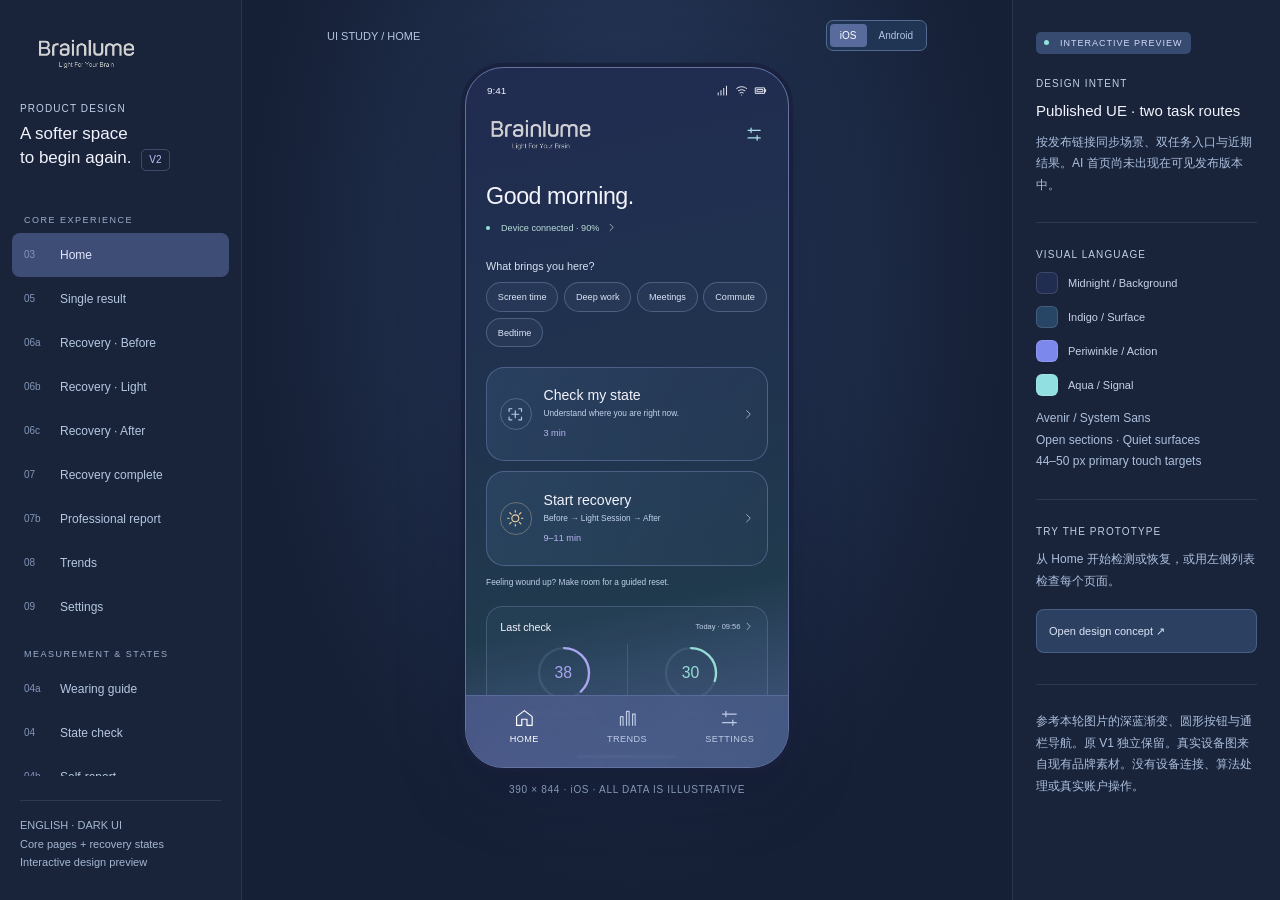
==== index.html @ 79386997 "Publish Brainlume Quiet Blue UI prototype" ====
<!doctype html>
<html lang="en"><head><meta charset="UTF-8"><meta name="viewport" content="width=device-width,initial-scale=1,viewport-fit=cover"><meta name="theme-color" content="#202c50"><title>Brainlume — UI Design V2 — Quiet Blue</title><link rel="stylesheet" href="style.css"><link rel="icon" href="data:,"><link rel="stylesheet" href="quiet-blue.css"><link rel="stylesheet" href="eeg.css"><link rel="stylesheet" href="extended.css"><link rel="stylesheet" href="ue-sync.css?v=20260918-product"></head><body><div id="app"></div><script src="app.js?v=20260918-product"></script><script src="quiet-blue.js"></script><script src="eeg.js"></script><script src="extended.js?v=20260918-product"></script><script src="ue-sync.js?v=20260918-product"></script></body></html>
---- style.css ----
@media(min-width:701px) and (max-height:950px){.stage .phone{zoom:.83}.stage{padding-top:20px!important}.stage .stage-top{margin-bottom:16px}.stage .design-caption{margin-top:16px}}
@media(min-width:701px) and (max-height:800px){.stage .phone{zoom:.70}.stage{padding-top:18px!important}.stage .stage-top{margin-bottom:15px}.stage .design-caption{margin-top:16px}}
:root{color-scheme:dark;--bg:#071015;--surface:#242c30;--surface2:#30383c;--line:#3d474b;--text:#f7f8f8;--muted:#abb6bb;--cyan:#1ec8e9;--green:#60e390;--amber:#ffbf58;--red:#ff857b;--radius:18px;--space:8px;font-family:Inter,'SF Pro Display',-apple-system,BlinkMacSystemFont,'Segoe UI',sans-serif;color:var(--text);background:#080d10;font-synthesis:none}*{box-sizing:border-box}body{margin:0}button,input,select{font:inherit}button{cursor:pointer;color:inherit}button:focus-visible,a:focus-visible,input:focus-visible,select:focus-visible,summary:focus-visible{outline:2px solid var(--cyan);outline-offset:4px}button{border:0}a{color:var(--cyan)}svg{width:22px;height:22px;flex-shrink:0;fill:none;stroke:currentColor;stroke-width:1.65;stroke-linecap:round;stroke-linejoin:round}h1,h2,h3,p{margin:0}h1{font-size:29px;line-height:1.12;letter-spacing:-1.15px;font-weight:650}h2{font-size:19px;letter-spacing:-.4px;font-weight:620}h3{font-size:15px;font-weight:600}p{line-height:1.5}small{font-size:11px;line-height:1.5}.muted{color:var(--muted)}.cyan{color:var(--cyan)}.amber{color:var(--amber)}.green{color:var(--green)}.red{color:var(--red)}.eyebrow{font-size:10px;letter-spacing:1.8px;font-weight:650;text-transform:uppercase;color:var(--muted)}.flex{display:flex;align-items:center;gap:10px}.between{justify-content:space-between}.column{display:flex;flex-direction:column;gap:16px}.grow{flex:1}.mt{margin-top:24px}.mb{margin-bottom:18px}.tiny{font-size:12px}.lead{font-size:14px;color:var(--muted);line-height:1.55;margin-top:10px}.text-center{text-align:center}.workspace{min-height:100vh;display:grid;grid-template-columns:242px minmax(470px,1fr) 268px}.rail{height:100vh;position:sticky;top:0;border-right:1px solid #202a30;padding:28px 20px;display:flex;flex-direction:column;gap:24px;background:#0c1216}.brand{height:35px;width:118px;object-fit:contain;filter:invert(1);mix-blend-mode:screen}.rail .eyebrow{margin-bottom:8px}.rail-title{font-size:17px;line-height:1.4}.version{display:inline-block;border:1px solid #37434a;padding:3px 7px;border-radius:5px;font-size:10px;margin-left:5px;color:var(--cyan)}.screen-list{overflow:auto;flex:1;margin:0 -8px;scrollbar-width:thin}.screen-list button{width:100%;padding:11px 12px;min-height:44px;text-align:left;border-radius:8px;background:transparent;display:flex;gap:12px;align-items:center;font-size:12px;color:#a6b2b9}.screen-list button span{font-size:10px;font-variant-numeric:tabular-nums;color:#65757e;width:24px}.screen-list button.active{background:#1b2c34;color:var(--cyan)}.screen-list button:hover{background:#202a30}.group-label{font-size:9px;text-transform:uppercase;letter-spacing:1.5px;color:#81919a;margin:20px 12px 8px}.rail-foot{font-size:11px;color:#87979f;line-height:1.7;border-top:1px solid #253139;padding-top:15px}.stage{padding:26px 32px 34px;display:flex;flex-direction:column;align-items:center;background:radial-gradient(ellipse at 50% 30%,#1b2c35 0,transparent 65%)}.stage-top{width:100%;max-width:600px;display:flex;justify-content:space-between;align-items:center;margin-bottom:22px;font-size:11px;color:#95a6af}.platform{display:flex;gap:2px;background:#10191f;border:1px solid #28383f;border-radius:7px;padding:3px}.platform button{background:transparent;color:#97a5ad;padding:6px 10px;border-radius:4px;font-size:10px}.platform button.active{background:#33454f;color:white}.phone{position:relative;width:390px;height:844px;border:1px solid #52616a;border-radius:46px;background:linear-gradient(164deg,#26383f 0%,#1a272e 22%,#101a1f 60%,#0a1217 100%);box-shadow:0 32px 90px #0009,0 0 0 5px #0e151a;overflow:hidden;display:flex;flex-direction:column}.phone.android{border-radius:30px}.status{height:46px;flex-shrink:0;padding:15px 25px 6px;display:flex;justify-content:space-between;align-items:center;font-size:12px;font-weight:650}.status svg{width:15px;height:15px}.status .flex{gap:6px}.topbar{height:52px;flex-shrink:0;display:flex;align-items:center;justify-content:space-between;padding:0 18px}.topbar .brand{width:110px;height:36px}.topbar .eyebrow{color:#eff4f6;letter-spacing:1.4px}.icon-btn{background:transparent;width:44px;min-height:44px;display:inline-flex;justify-content:center;align-items:center;border-radius:50%}.icon-btn:hover{background:#ffffff0a}.main{flex:1;overflow-y:auto;overflow-x:hidden;padding:8px 22px 32px;scrollbar-width:none}.main::-webkit-scrollbar{display:none}.main.has-nav{padding-bottom:115px}.safe-bottom{height:17px;flex-shrink:0}.safe-bottom:after{content:'';display:block;width:120px;height:4px;background:#e4eaed;border-radius:10px;margin:4px auto}.android .safe-bottom:after{width:75px;height:3px}.bottom-nav{position:absolute;left:16px;right:16px;bottom:22px;height:66px;display:flex;background:#1b272deb;border:1px solid #3a4a53;border-radius:32px;box-shadow:0 6px 28px #0008;backdrop-filter:blur(18px);z-index:4}.bottom-nav button{flex:1;background:none;display:flex;align-items:center;justify-content:center;flex-direction:column;gap:5px;color:#a8b5bc;font-size:10px}.bottom-nav button.active{color:var(--cyan)}.bottom-nav svg{width:21px;height:21px}.greeting{margin:9px 0 21px}.greeting .eyebrow{margin-bottom:9px}.device-strip{background:#33444d66;border:1px solid #50616b88;border-radius:14px;padding:11px 12px;display:flex;align-items:center;gap:10px;margin:20px 0}.device-strip>svg{color:#a9c2ce}.device-strip strong{font-size:12px;font-weight:550}.device-strip small{color:#b6c4cb;display:block;font-size:10px}.dot{display:inline-block;width:5px;height:5px;border-radius:50%;background:var(--green);margin-right:5px;vertical-align:middle}.device-strip .battery{font-size:11px;margin-left:auto;color:#bfd0d8}.device-strip .battery svg{width:17px}.section-heading{display:flex;align-items:center;justify-content:space-between;margin:25px 0 12px}.section-heading h2{font-size:15px;font-weight:600;letter-spacing:-.1px}.text-btn{background:none;color:var(--muted);font-size:11px;min-height:44px;padding:0 3px}.text-btn:hover{color:var(--cyan)}.context-chips{display:flex;gap:6px;overflow-x:auto;margin:0 -22px 18px;padding:0 22px 5px;scrollbar-width:none}.chip{background:#26373f;border:1px solid #40515a;color:#bccbd2;white-space:nowrap;padding:7px 12px;border-radius:20px;font-size:10px;min-height:36px}.chip.selected{border-color:#66c3d5;background:#174957;color:#d4f7ff}.tasks{display:grid;gap:12px}.task{border:1px solid #4b5a63;border-radius:18px;background:linear-gradient(115deg,#32444d,#25353d);padding:19px 17px;text-align:left;display:flex;gap:14px;align-items:center;min-height:113px;transition:transform .2s,border-color .2s}.task:hover{transform:translateY(-2px);border-color:#78becd}.task .task-icon{width:45px;height:45px;border:1px solid #2c849a;border-radius:50%;display:grid;place-items:center;color:#65d9ee;flex-shrink:0;background:#173c4766}.task.warm .task-icon{color:#f1c78d;border-color:#806445;background:#57443144}.task .task-icon svg{width:23px;height:23px}.task h3{font-size:16px;letter-spacing:-.35px;line-height:1.3}.task p{font-size:11px;color:#b9c9d1;margin-top:6px}.task .duration{display:inline-block;margin-top:8px;font-size:10px;color:#e2edf1;letter-spacing:.3px}.task>svg{width:16px;margin-left:auto;color:#a4bac4}.card{background:linear-gradient(125deg,#283840,#202d34);border:1px solid #41515b;border-radius:var(--radius);padding:18px}.recent-card{display:flex;align-items:center;gap:18px;text-align:left;width:100%;color:inherit}.recent-card .ring{width:82px;height:82px}.recent-card .ring .number{font-size:29px}.recent-card .ring small{font-size:9px}.recent-copy .eyebrow{font-size:9px;letter-spacing:1px}.recent-copy strong{font-size:16px;display:block;margin:6px 0}.recent-copy p{font-size:11px;line-height:1.5;color:#afc1cb}.ring{position:relative;display:grid;place-items:center;width:210px;height:210px;flex-shrink:0}.ring svg{width:100%;height:100%;position:absolute;inset:0;stroke:none;transform:rotate(-90deg)}.ring circle{fill:none;stroke-width:6;stroke-linecap:round}.ring .ring-track{stroke:#3d505b}.ring .ring-fill{stroke:var(--cyan);stroke-dasharray:var(--arc) 283}.ring .number{font-size:68px;letter-spacing:-3px;font-weight:560;line-height:1.05}.ring small{display:block;text-align:center;color:#b5c6cf;font-size:13px;letter-spacing:0;margin-top:3px}.score-hero{display:flex;flex-direction:column;align-items:center;padding:20px 0 17px}.score-hero .eyebrow{margin-top:15px;font-size:10px}.score-hero .ring{width:193px;height:193px}.result-title{margin-top:12px}.result-title h1{font-size:27px}.pill{font-size:10px;padding:5px 9px;border-radius:20px;border:1px solid #6b6250;color:var(--amber);background:#64522b22;white-space:nowrap}.pill.good{color:var(--green);border-color:#456c60;background:#234c3633}.pill.neutral{color:#c4d4dc;border-color:#52636d;background:#40536122}.relax-row{padding:14px 16px;font-size:12px}.action-card{border-left:2px solid var(--cyan);padding:13px 15px;background:#1c39434d;border-radius:0 10px 10px 0;margin-top:15px}.action-card p{font-size:12px;color:#bcccd5;margin-top:5px}.metric-row{padding:14px 0;border-bottom:1px solid #46545e99}.metric-row:last-child{border-bottom:0;padding-bottom:0}.metric-row:first-child{padding-top:0}.metric-row strong{font-size:12px;font-weight:500}.metric-row small{font-size:10px;color:#a3b7c2}.metric-row .value{font-size:19px}.bar{height:4px;border-radius:5px;background:#42555f;margin:10px 0 4px;overflow:hidden}.bar>i{height:100%;display:block;background:#77c9da;border-radius:5px}.primary,.secondary,.danger{width:100%;min-height:50px;border-radius:13px;padding:13px 15px;font-size:13px;font-weight:650;display:flex;align-items:center;justify-content:center;gap:10px}.primary{background:var(--cyan);color:#031b23}.primary:hover{background:#63dcf1}.secondary{background:#26363e;border:1px solid #657680;color:#edf3f6}.danger{background:#ff857b;color:#30100c}.bottom-action{margin-top:22px;display:flex;flex-direction:column;gap:10px}.footnote{font-size:10px;color:#95aab5;line-height:1.65}.footer-note{text-align:center;font-size:10px;letter-spacing:.2px;color:#91a8b4;margin-top:16px}.disclosure{border-bottom:1px solid #384952;padding:15px 0;font-size:12px;color:#b0c2cc}.disclosure summary{min-height:24px;cursor:pointer;color:#dce8ee;font-size:12px}.disclosure p{margin-top:12px;font-size:11px;line-height:1.7}.steps{display:flex;margin:13px 0 8px;position:relative;justify-content:space-between}.steps:before{content:'';position:absolute;top:14px;left:42px;right:42px;height:1px;background:#52616b}.step{position:relative;display:flex;flex-direction:column;align-items:center;gap:8px;width:33%;color:#8fa5b1;font-size:10px}.step b{font-size:10px;border-radius:50%;border:1px solid #526975;background:#17272f;width:29px;height:29px;display:grid;place-items:center;font-weight:500}.step.active{color:var(--cyan)}.step.active b{background:var(--cyan);border-color:var(--cyan);color:#031b23}.step.done b{background:#506a76;color:white}.light .step.active{color:var(--amber)}.light .step.active b{background:var(--amber);border-color:var(--amber)}.session{display:flex;flex-direction:column;min-height:100%;text-align:center}.session h1{font-size:24px;letter-spacing:-.7px}.session .lead{max-width:285px;margin:10px auto 0;font-size:12px}.orb-wrap{height:257px;display:grid;place-items:center;margin:8px -10px 0;position:relative;flex-shrink:0}.orb{width:102px;height:102px;border-radius:50%;position:relative;background:radial-gradient(circle at 40% 35%,#b5e8ee88,#5d9fba22 65%,#b5f8ff44);border:1px solid #8bd4e8;box-shadow:0 0 60px #47c1e933,inset 0 0 35px #9eeeff33;animation:breathe 7s ease-in-out infinite}.orb:before,.orb:after{content:'';position:absolute;inset:-29px;border:1px solid #61b3d34d;border-radius:50%;box-shadow:0 0 0 28px #55b9d808,0 0 0 29px #66b8d420}.orb:after{inset:-86px;border-color:#72b6d019;box-shadow:none}.light .orb{background:radial-gradient(circle at 38% 33%,#f8d4a56b,#97612744 70%,#ffbd6533);border-color:#e9bb71;box-shadow:0 0 70px #d49a4733,inset 0 0 35px #ffce822b}.light .orb:before{border-color:#e7b56d55;box-shadow:0 0 0 28px #dba64c08,0 0 0 29px #c7a36829}.light .orb:after{border-color:#c7a36819}.paused .orb{animation-play-state:paused;opacity:.4}.timer{font-size:48px;font-weight:500;letter-spacing:-2px;line-height:1.1;font-variant-numeric:tabular-nums}.timer-label{font-size:10px;color:#b1c5d0;margin-top:7px;letter-spacing:.4px}.session-message{font-size:11px;color:#bed1db;margin-top:19px;min-height:35px}.signal{font-size:10px;color:#abc3cf;display:flex;justify-content:center;gap:6px;align-items:center;margin-top:20px}.signal svg{width:14px;height:14px}.session-actions{margin-top:auto;padding-top:22px;display:flex;flex-direction:column;gap:3px}.session-actions .text-btn{font-size:11px}.banner{font-size:11px;text-align:left;padding:12px 14px;border:1px solid #546d78;border-radius:12px;background:#304f5c55;margin:16px 0;line-height:1.6}.banner.warning{border-color:#916b43;color:#f2c890;background:#6c471c33}.session .banner{margin:12px 0 0}.session .banner+.orb-wrap{height:212px}.segmented{display:flex;border:1px solid #475b67;background:#17272f;padding:4px;border-radius:12px;margin:22px 0}.segmented button{flex:1;background:none;color:#acbec9;border-radius:8px;font-size:11px;min-height:38px}.segmented button.active{background:#405661;color:white;box-shadow:0 2px 4px #0002}.chart{width:100%;height:auto;stroke:none;margin-top:17px}.chart text{font-size:9px;fill:#aebec8;font-family:inherit;stroke:none}.chart .grid{stroke:#43555f;stroke-width:1;stroke-dasharray:3 4}.chart .line{fill:none;stroke:var(--cyan);stroke-width:2}.chart circle{fill:var(--cyan);stroke:#173b4a;stroke-width:2}.history-row{width:100%;padding:15px 0;display:flex;align-items:center;gap:10px;background:none;border-bottom:1px solid #3c4d57;text-align:left}.history-row:last-child{border:0;padding-bottom:0}.history-row svg{width:16px;color:#a1b5c0}.history-row .history-icon{background:#354d58;width:34px;height:34px;border-radius:10px;display:grid;place-items:center;color:#aed2df}.history-row strong{display:block;font-size:12px}.history-row small{font-size:10px;color:#95acb9;display:block;margin-top:4px}.history-row .pill{font-size:9px}.stat-pair{display:flex;justify-content:space-between;margin-top:17px;padding-top:14px;border-top:1px solid #3c515c}.stat-pair strong{font-size:21px;font-weight:550;display:block}.stat-pair small{font-size:9px;color:#a8bcc7}.product-photo{width:100%;height:176px;object-fit:cover;border-radius:15px;filter:brightness(.83);margin:18px 0}.settings-row{width:100%;background:none;display:flex;align-items:center;gap:12px;text-align:left;padding:16px 0;border-bottom:1px solid #435560}.settings-row:last-child{border:0}.settings-row svg{width:18px;color:#a7c4d2}.settings-row strong{font-size:12px;font-weight:500;display:block}.settings-row small{color:#a0b6c3;font-size:10px;display:block;margin-top:4px}.settings-row>svg:last-child{margin-left:auto;width:15px}.checklist{display:flex;flex-direction:column;gap:18px;margin:24px 0}.check-item{display:flex;align-items:flex-start;gap:12px;font-size:12px;line-height:1.55}.check-item b{flex-shrink:0;border-radius:50%;border:1px solid #52717f;color:#9fe0ee;font-size:10px;font-weight:500;width:25px;height:25px;display:grid;place-items:center}.choice{width:100%;padding:18px;background:#293b45;border:1px solid #50636f;border-radius:14px;display:flex;align-items:center;text-align:left;gap:13px;min-height:62px}.choice svg{color:#c3d7e1}.choice.selected{border-color:var(--cyan);background:#164454}.choice span{font-size:13px}.choice small{display:block;margin-top:5px;color:#a5bdca}.compare{display:grid;grid-template-columns:1fr 1fr;gap:12px;margin:20px 0}.compare .card{text-align:center;padding:17px 8px}.compare strong{font-size:40px;font-weight:500;display:block;margin:6px 0;letter-spacing:-1px}.compare small{color:#b1c6d0;font-size:10px}.compare .after{border-color:#46818f}.legend{display:flex;gap:15px;font-size:10px;color:#a7bcc7;margin-bottom:15px}.legend i{display:inline-block;width:7px;height:7px;background:#778b96;border-radius:2px;margin-right:6px}.legend i.after{background:var(--cyan)}.compare-metric{margin:17px 0}.compare-metric .flex{font-size:11px;justify-content:space-between}.paired-bars{display:grid;grid-template-columns:1fr 26px;align-items:center;gap:4px 7px;margin-top:7px;font-size:10px;color:#b5c7d1}.paired-bars i{display:block;height:4px;background:#7b8e99;border-radius:3px}.paired-bars i.after{background:var(--cyan)}.direction{font-size:9px;color:#99adba;margin-top:5px}.table{width:100%;border-collapse:collapse;font-size:11px;margin-top:16px}.table td,.table th{padding:11px 5px;border-bottom:1px solid #41535e;text-align:right}.table td:first-child,.table th:first-child{text-align:left}.table th{font-size:9px;color:#adc1ce;font-weight:500}.table td:last-child{color:#86d6e5}.report-label{margin-top:26px}.field{display:block;font-size:12px;margin:21px 0}.field input,.field select{margin-top:9px;width:100%;height:50px;border-radius:12px;border:1px solid #586d79;background:#243943;color:#f5f9fb;padding:0 14px}.field input::placeholder{color:#9db1be}.toggle-row{display:flex;align-items:center;gap:15px;padding:18px 0;border-bottom:1px solid #3f535f}.toggle-row strong{font-size:12px}.toggle-row p{font-size:11px;color:#a5bdcb;margin-top:6px}.switch{width:43px;height:26px;flex-shrink:0;border-radius:20px;background:#546976;padding:3px;border:0}.switch:after{content:'';display:block;width:20px;height:20px;background:#e5f1f6;border-radius:50%;transition:transform .2s}.switch[aria-checked=true]{background:#188399}.switch[aria-checked=true]:after{transform:translateX(17px)}.switch:disabled{opacity:.6;cursor:default}.swatches{display:flex;gap:8px;margin:12px 0}.swatch{border:2px solid transparent;background:var(--skin);width:46px;height:46px;border-radius:50%;color:#141414}.swatch.selected{border-color:#51def6;outline:2px solid #153644;outline-offset:2px}.welcome-art{margin:0 -22px 26px;height:310px;position:relative;overflow:hidden}.welcome-art img{height:100%;width:100%;object-fit:cover;filter:brightness(.75)}.welcome-art:after{content:'';position:absolute;inset:0;background:linear-gradient(transparent 55%,#17272f)}.welcome h1{font-size:35px}.large-icon{width:66px;height:66px;border-radius:20px;background:#30505d;display:grid;place-items:center;margin:22px 0;color:#93dfec}.large-icon svg{width:30px;height:30px}.inspector{height:100vh;position:sticky;top:0;border-left:1px solid #253037;padding:31px 23px;background:#0c1318;overflow:auto}.inspector h2{font-size:15px;margin:13px 0}.inspector p{font-size:12px;line-height:1.8;color:#9cafba;margin:12px 0}.inspector .rule{border-top:1px solid #293a44;margin:26px 0}.inspector .token{display:flex;gap:10px;align-items:center;margin:12px 0;font-size:11px;color:#b1c2cd}.token i{width:22px;height:22px;border-radius:6px;border:1px solid #ffffff22}.inspector .tiny-btn{background:#20323c;border:1px solid #405662;width:100%;padding:11px 12px;text-align:left;margin:5px 0;border-radius:8px;font-size:11px;min-height:44px}.inspector .tiny-btn:hover{border-color:#79bfce}.review-badge{display:inline-flex;align-items:center;gap:6px;font-size:9px;letter-spacing:1px;padding:6px 8px;border-radius:5px;background:#1a3540;color:#a7dde9}.modal-scrim{position:absolute;inset:0;background:#03090dc9;backdrop-filter:blur(7px);z-index:20;display:flex;align-items:flex-end}.sheet{width:100%;background:#263943;border:1px solid #607783;border-radius:26px 26px 0 0;padding:24px 22px 30px;max-height:85%;overflow:auto;box-shadow:0 -20px 60px #0005}.sheet:before{content:'';display:block;margin:-11px auto 22px;width:36px;height:4px;border-radius:3px;background:#66818e}.sheet h2{font-size:23px;line-height:1.2}.sheet .lead{font-size:12px}.sheet .primary,.sheet .secondary,.sheet .danger{margin-top:11px}.toast{position:absolute;bottom:104px;left:20px;right:20px;background:#d2f4fd;color:#0e3542;font-size:12px;padding:15px;border-radius:12px;text-align:center;z-index:30;box-shadow:0 8px 25px #0006}.empty{padding:48px 16px;text-align:center}.empty svg{width:38px;height:38px;color:#86bfce;margin-bottom:15px}.empty p{font-size:12px;color:#a9c1ce;margin-top:10px}.mobile-review{display:none}.design-caption{font-size:10px;color:#7f939e;margin-top:20px;letter-spacing:.7px}.hidden{display:none!important}@keyframes breathe{0%,100%{transform:scale(.94);opacity:.8}50%{transform:scale(1.08);opacity:1}}@media(prefers-reduced-motion:reduce){*,*:before,*:after{animation:none!important;transition:none!important}}@media(max-width:1150px){.workspace{grid-template-columns:205px 1fr}.inspector{display:none}.rail{padding:24px 16px}.stage{padding:25px}.mobile-review{display:block;margin-top:20px;max-width:390px;width:100%;font-size:11px}.mobile-review summary{cursor:pointer;color:#9ec2d3;min-height:44px}.mobile-review button{min-height:44px;padding:8px 12px;margin:4px;border-radius:8px;background:#263c49;font-size:11px}.mobile-review select{width:100%;height:44px;background:#233b48;color:white;border:1px solid #526978;border-radius:8px;padding:0 10px}}@media(max-width:700px){.workspace{display:block}.rail,.inspector{display:none}.stage{padding:0;display:block;background:none}.stage-top,.design-caption{display:none}.phone{width:100%;height:100dvh;min-height:600px;border:0;border-radius:0!important;box-shadow:none}.status{padding-top:max(13px,env(safe-area-inset-top));height:calc(44px + env(safe-area-inset-top))}.safe-bottom{height:max(17px,env(safe-area-inset-bottom))}.bottom-nav{bottom:max(22px,env(safe-area-inset-bottom))}.mobile-review{max-width:none;margin:0;padding:14px 22px;background:#0b1720}.main{padding-left:22px;padding-right:22px}.modal-scrim{position:fixed}.sheet{padding-bottom:max(30px,env(safe-area-inset-bottom))}}@media(max-width:360px){h1{font-size:26px}.main{padding-left:18px;padding-right:18px}.task{padding:15px 13px;gap:10px}.task h3{font-size:15px}.task .task-icon{width:38px;height:38px}.context-chips{margin-left:-18px;margin-right:-18px;padding-left:18px;padding-right:18px}.orb-wrap{height:222px}.session .banner+.orb-wrap{height:180px}.timer{font-size:42px}.paired-bars{font-size:9px}}@media print{body{background:white;color:black}.rail,.inspector,.stage-top,.bottom-nav,.mobile-review,.design-caption,.status,.safe-bottom,.topbar,.bottom-action{display:none!important}.workspace,.stage{display:block;padding:0}.phone{width:100%;height:auto;border:0;box-shadow:none;background:white;color:black;overflow:visible}.main{overflow:visible;padding:20px!important}.card{background:#f4f6f8;border-color:#ddd;break-inside:avoid;color:black}.muted,.lead,.footnote,.eyebrow,.table th,.direction{color:#555}.table td:last-child{color:#15657b}}
body.embedded .rail,body.embedded .inspector,body.embedded .stage-top,body.embedded .design-caption,body.embedded .mobile-review{display:none!important}body.embedded .workspace{display:block}body.embedded .stage{padding:0!important}body.embedded .phone{zoom:1!important;width:100%;height:100dvh;border:0;border-radius:0;box-shadow:none}body.embedded{overflow:hidden}
---- quiet-blue.css ----
/* Quiet Blue / V2. Core layout and accessible interactions are inherited. */
:root{--bg:#202c50;--surface:#274565;--surface2:#354e77;--line:#52639b;--text:#f2f3fc;--muted:#c0d0e7;--cyan:#98cbed;--green:#92ded7;--amber:#efcf8d;--red:#f5a9a9;--radius:12px;font-family:Avenir,'Avenir Next','Trebuchet MS',-apple-system,BlinkMacSystemFont,'Segoe UI',sans-serif;background:#151f35;font-synthesis:none}
body{background:#151f35}h1{font-weight:500;letter-spacing:-.55px;font-size:27px}h2{font-weight:500;letter-spacing:0}h3{font-weight:500}.eyebrow{font-weight:500;letter-spacing:1.1px}.phone{background:linear-gradient(168deg,#202b50 0%,#20334e 49%,#203a4d 75%,#495c87 100%);border-color:#6572a2;box-shadow:0 25px 80px #0b102655,0 0 0 5px #1b2440}.status{height:46px;font-weight:500}.status .flex{gap:7px}.status svg{width:16px;height:16px}.topbar{height:68px;padding:0 19px}.topbar .brand{width:157px;height:64px;margin-left:-7px;opacity:.97}.topbar .eyebrow{font-size:12px;letter-spacing:.3px;text-transform:none;max-width:252px;text-align:center;font-weight:500}.topbar .icon-btn{color:#a7e1e8}.main{padding:4px 24px 28px}.main.has-nav{padding-bottom:100px}.safe-bottom{background:#485b88;height:18px}.safe-bottom:after{background:#dae1f2;opacity:.8}.phone:has(.blue-session) .safe-bottom,.phone:has(.result-title) .safe-bottom{background:transparent}
.bottom-nav{left:0;right:0;bottom:0;height:86px;padding:9px 8px 22px;border:0;border-top:1px solid #7884bc66;border-radius:0;background:linear-gradient(110deg,#4e5b8dce,#455a84de);box-shadow:none;backdrop-filter:blur(18px)}.bottom-nav button{color:#becce5;gap:7px;font-size:11px;letter-spacing:.5px;text-transform:uppercase;font-weight:400}.bottom-nav svg{width:25px;height:25px;stroke-width:1.35}.bottom-nav button.active{color:#fff}.bottom-nav button.active svg{filter:drop-shadow(0 0 4px #c8ddff22)}
.primary{background:linear-gradient(105deg,#665fe0,#6f9bdc);border:1px solid #9aaff344;border-radius:30px;color:#fff;font-size:14px;font-weight:500;min-height:49px;box-shadow:none}.primary:hover{background:linear-gradient(105deg,#7772ed,#81afe9)}.secondary{background:linear-gradient(115deg,#334b7022,#45618b22);border-color:#8296cf;border-radius:30px;min-height:49px;font-size:13px;font-weight:500}.danger{border-radius:30px;font-weight:500}.text-btn{font-size:12px;color:#c0d1ec}.icon-btn:hover{background:#7e99cc18}.card{background:transparent;border:0;border-radius:0;padding:18px 0;border-top:1px solid #6278ac88;box-shadow:none}.banner{background:#556e9a1c;border:1px solid #7088b96b;border-radius:12px;color:#d5dff1;font-size:12px}.banner.warning{color:#f6d8a4;background:#75614422;border-color:#bc9c6377}.pill{color:#efd397;border-color:#a58e6788;background:transparent;font-size:11px}.pill.good{color:#9ee4da;border-color:#6ea9a588;background:transparent}.pill.neutral{color:#d2ddf2;background:transparent;border-color:#7c91b088}.action-card{background:transparent;border-left:0;border-top:1px solid #637db688;border-radius:0;padding:18px 0}.action-card p{color:#c0d0e7}.section-heading h2{font-size:16px;font-weight:500}.footnote{font-size:11px;color:#bfd0e7;line-height:1.6}.lead{font-size:14px;color:#c0cfe7;line-height:1.6}.dot{background:#92e3da;width:5px;height:5px}.cyan{color:#a7d5f2}.green{color:#a3e5dd}.amber{color:#efd293}
.home-intro{text-align:center;margin:23px 0 0}.home-intro h1{font-size:18px;letter-spacing:0;color:#d9def5;font-weight:400}.home-intro p{font-size:11px;color:#b7cbe2;margin-top:8px}.round-tasks{display:grid;grid-template-columns:1fr 1fr;gap:16px;margin:35px 0 0}.round-task{text-align:center;min-width:0}.circle-action{width:100%;aspect-ratio:1;border-radius:50%;background:radial-gradient(ellipse at 30% 25%,#30537e 0%,#274872 52%,#274b71 100%);border:1px solid #28729980;box-shadow:inset 0 2px 7px #267fc344,inset -2px -2px 10px #344c8433,0 6px 16px #102b4b18;display:grid;place-items:center;color:#f5f4fc;padding:15px;transition:transform .2s,border-color .2s,box-shadow .2s}.circle-action span{font-size:23px;font-weight:500;line-height:1.3;letter-spacing:.1px}.recovery-circle{background:radial-gradient(ellipse at 30% 25%,#335586 0%,#2b4978 53%,#2b4a78 100%);border-color:#3e73a788}.circle-action:hover{transform:translateY(-3px);border-color:#87c8e5;box-shadow:inset 0 2px 7px #6cabd355,0 9px 22px #18234433}.circle-action:active{transform:scale(.98)}.round-task>strong{display:block;font-size:14px;font-weight:500;margin-top:13px}.round-task p{font-size:12px;color:#d0dbed;margin-top:3px}.guide-link{display:flex;align-items:center;justify-content:center;gap:17px;background:none;width:100%;min-height:52px;margin:22px 0 14px;font-size:14px;color:#e4e9f7}.guide-link>span{text-decoration:underline;text-underline-offset:5px}.guide-link>svg:first-child{color:#a0a1ee;width:20px}.guide-link>svg:last-child{color:#91c7e6;width:17px}.recent-open{border-top:1px solid #677aad8c;border-bottom:1px solid #677aad8c;padding:17px 0 20px}.recent-open .section-heading{margin:0 0 13px}.recent-open .section-heading .tiny{font-size:10px}.open-result{background:none;width:100%;padding:0;display:grid;grid-template-columns:1fr 1fr 10px;text-align:left;align-items:center;color:inherit;gap:15px;min-height:67px}.open-result>span:first-child{border-right:1px solid #768cc17d}.open-result small{font-size:12px;color:#bdcee9}.open-result strong{display:block;font-size:36px;line-height:1.2;color:#b8b7f4;font-weight:400;margin-top:6px;letter-spacing:0}.open-result em{font-size:12px;font-style:normal;color:#becce6}.open-result .state-word{font-size:25px;color:#efd397;font-weight:500}.open-result>svg{width:13px;color:#84b6d5}.scenario-section .section-heading{margin:19px 0 10px}.scenario-section .section-heading h2{font-size:14px}.scenario-section .tiny{font-size:10px}.context-chips{margin:0 -24px;padding:0 24px 8px;gap:7px}.chip{background:#6277991c;border:1px solid #869abe66;color:#dbe5f5;font-size:11px;padding:7px 13px;min-height:38px;border-radius:22px}.chip.selected{background:#7778bd77;color:#fff;border-color:#adadef}.device-strip{background:transparent;border-color:#7891b36b}
.result-title{margin-top:18px}.result-title h1{font-size:21px;letter-spacing:0;font-weight:500}.score-hero{padding:17px 0 0}.score-hero .blue-ring{width:206px;height:206px}.blue-ring circle{stroke-width:6.6}.blue-ring .ring-track{stroke:#356892}.blue-ring .blue-fill{stroke-linecap:round}.blue-ring .number{color:#c1baf7;font-size:53px;font-weight:400;letter-spacing:-1px}.blue-ring small{color:#c4d7ee;font-size:15px;margin-top:0}.ring-label{display:block;font-size:12px;color:#c0def0;margin-top:8px}.score-context{text-align:center;font-size:11px;color:#b5c9e2;margin-top:10px}.relax-inline{text-align:center;font-size:13px;margin-top:19px;color:#e4eaf5}.relax-inline span{padding:0 7px;color:#9ab3d1}.relax-inline strong{font-size:15px;color:#efd397;font-weight:500}.recommendation h2{font-size:21px;margin-top:17px}.recommendation .lead{font-size:12px;line-height:1.5;margin-top:8px}.result-action{margin-top:17px;gap:7px}.result-action .primary{font-size:14px}.result-action .footnote{font-size:10px}.open-metrics{margin-top:20px;border-top:1px solid #6e81b399}.metric-row{padding:20px 0 17px!important;border-bottom:1px solid #667dab77}.metric-row h3{font-size:14px}.metric-row .value{font-size:15px;color:#a7d5ed}.scale-bar{margin-top:13px;position:relative;height:8px;border-bottom:1px dotted #9db3d288;border-left:1px dotted #9db3d288;border-right:1px dotted #9db3d288}.scale-bar i{display:block;height:7px;background:linear-gradient(90deg,#77b8df,#7d8beb);border-radius:0 8px 8px 0}.scale-labels{display:flex;justify-content:space-between;color:#b7c8e0;font-size:10px;margin-top:4px}.direction{color:#c0cee1;font-size:10px;line-height:1.5;margin-top:7px}.disclosure{border-color:#6c7cac77;font-size:13px}.disclosure summary{color:#dfe9f6;font-size:13px}.disclosure p{color:#bdcde4;font-size:12px}.bar{background:#405d7b;border-radius:0;height:7px}.bar>i{background:linear-gradient(90deg,#469ac3,#82a1df);border-radius:0 8px 8px 0}
.blue-session{padding-top:14px;min-height:100%;text-align:center}.steps{margin:0 0 0;padding:0 5px}.steps:before{top:14px;background:#8497bd;left:48px;right:48px}.step{font-size:12px;color:#c3cce8;gap:8px}.step b{width:29px;height:29px;font-size:11px;border-color:#8c9fc5;background:#263957;color:#b9cde3}.step.active,.light .step.active{color:#d5cff7}.step.active b,.light .step.active b{background:#aaa1ee;border-color:#c1b5f8;color:#263055;box-shadow:0 0 0 4px #9a8bdf22}.step.done b{background:#2e4a65;color:#ace2e4;border-color:#8aafd2}.session-disc-wrap{display:grid;place-items:center;margin:35px -5px 0}.session-disc{width:254px;height:254px;position:relative;border-radius:50%;display:grid;place-items:center;overflow:hidden;background:radial-gradient(ellipse at 33% 22%,#315e86,#29476e 48%,#2c567e);border:1px solid #3778a588;box-shadow:inset 0 2px 10px #3493ca55,inset -5px -6px 20px #26548333,0 8px 20px #122d4b11}.disc-halo{position:absolute;inset:0;border-radius:50%;background:radial-gradient(circle at 49% 34%,#d2e1f315,transparent 38%);animation:quietBreathe 8s ease-in-out infinite}.with-light .disc-halo{background:radial-gradient(circle at 49% 35%,#efd39555 0%,#b6bd9625 14%,transparent 37%)}.disc-clock{position:relative;margin-top:44px}.session .timer{font-size:43px;letter-spacing:-1px;font-weight:400}.session .timer-label{font-size:12px;color:#dae4f5;margin-top:5px}.session-copy{margin-top:32px}.session-copy h1{font-size:21px;letter-spacing:0;line-height:1.4;font-weight:500}.session-copy .lead{margin-top:8px;font-size:12px;color:#c1cfe5}.signal{font-size:11px;color:#c1dae9;margin-top:19px}.signal svg{width:13px;height:13px}.stage-duration{color:#b7cce2;font-size:11px;margin-top:8px}.session-actions{display:grid;grid-template-columns:1fr 1fr;gap:12px;margin-top:auto;padding-top:30px;padding-bottom:20px}.session-actions .secondary{padding:12px 9px;min-height:49px;font-size:13px;white-space:nowrap;background:#49669818}.session-actions svg{width:18px}.measure-top{font-size:13px;color:#d0d6ed;padding:14px 0}.blue-session .banner{margin-top:15px;font-size:11px;line-height:1.5;padding:10px 12px}.has-alert .session-disc-wrap{margin-top:18px}.has-alert .session-disc{width:215px;height:215px}.has-alert .session-copy{margin-top:19px}.paused .disc-halo{animation-play-state:paused;opacity:.25}.paused .session-disc{filter:saturate(.6)}@keyframes quietBreathe{0%,100%{opacity:.55;transform:scale(.94)}50%{opacity:1;transform:scale(1.08)}}
.trend-heading{text-align:center;margin-top:23px}.trend-heading h1{font-size:19px;font-weight:400;letter-spacing:0}.segmented{border:1px solid #7e7eca;background:#1b2c4b66;padding:0;border-radius:30px;margin:25px 0 0;overflow:hidden}.segmented button{border-radius:30px;min-height:36px;font-size:12px;color:#e0e7f4;font-weight:400}.segmented button.active{background:linear-gradient(100deg,#665fe0,#6f98de);color:#fff;box-shadow:none}.range-caption{text-align:center;font-size:12px;color:#cdd9ee;margin:20px 0 29px}.trend-section h2{font-size:17px}.trend-section>.footnote{font-size:10px;color:#b4c8e0;margin-top:7px}.chart{margin:17px 0 0}.chart text{font-size:11px;fill:#c9d8eb}.chart .grid{stroke:#92adca88;stroke-width:.7;stroke-dasharray:1 3}.chart .line{stroke:#83bce9;stroke-width:2.5}.chart circle{fill:#e6e5fd;stroke:#89bee9;stroke-width:1.8}.trend-caption{font-size:10px;color:#c1d0e3;text-align:center;line-height:1.6;margin:0 12px 20px}.stat-pair{padding:17px 8px 20px;border-top:1px solid #6b80b18c;border-bottom:1px solid #6b80b18c;margin-top:0;justify-content:space-around;text-align:center}.stat-pair>div{flex:1}.stat-pair>div+div{border-left:1px solid #728abc77}.stat-pair strong{font-size:25px;font-weight:400;line-height:1.2;color:#ccd6f4}.stat-pair small{display:block;font-size:11px;color:#c0cfe5;margin-top:6px}.open-history .section-heading{margin:23px 0 7px}.history-row{padding:15px 0;gap:10px;border-color:#6882ad66}.history-row strong{font-size:13px;font-weight:400;color:#d8e4f6}.history-row small{font-size:10px;color:#b0c5dc}.history-row>svg{color:#8dcee9;width:15px}.mood{font-size:12px;color:#e7cb98;display:flex;align-items:center;gap:8px;min-width:112px}.mood i{width:7px;height:7px;border-radius:50%;background:#e7cb98}.mood.good{color:#b2e5ea}.mood.good i{background:#8edfd8}.mood.neutral{color:#bdd7ed}.mood.neutral i{background:#8cbddd}
.product-photo{border-radius:14px;filter:none;opacity:.94}.settings-row{border-color:#637da877;padding:18px 0}.settings-row strong{font-size:14px;font-weight:400}.settings-row small{color:#bfcee3;font-size:11px}.settings-row svg{color:#9cd3e7}.large-icon{background:#47649044;color:#b4dce9;border:1px solid #6b8aaa66;border-radius:50%;width:72px;height:72px}.choice{background:#425e8133;border-color:#748bb188;border-radius:15px;min-height:65px}.choice span{font-size:15px}.choice.selected{background:#6d72b244;border-color:#a5a7eb}.choice small{color:#c1d0e3;font-size:12px}.choice svg{color:#b4d4ec}.check-item{font-size:14px}.check-item b{border-color:#8eaccc;color:#c0dff1}.field{font-size:14px}.field input,.field select{background:#263b59;border-color:#6c84b5;color:#edf2fc;border-radius:10px;font-size:14px}.field input::placeholder{color:#b2c5df}.toggle-row{border-color:#6980aa77}.toggle-row strong{font-size:14px;font-weight:500}.toggle-row p{color:#c0cfe4;font-size:12px}.switch{background:#506888;width:46px;height:28px;padding:3px}.switch:after{width:22px;height:22px}.switch[aria-checked=true]{background:linear-gradient(100deg,#695fda,#779eeb)}.switch[aria-checked=true]:after{transform:translateX(18px)}.compare .card{border:0;border-top:1px solid #6882ad88;border-bottom:1px solid #6882ad88;border-radius:0}.compare .after{background:#728dc411}.compare strong{color:#c3bef6;font-weight:400}.compare .muted{color:#bfcee4}.compare-metric{margin:23px 0}.compare-metric .flex{font-size:13px}.paired-bars i{height:6px;background:#91b2cb}.paired-bars i.after{background:linear-gradient(90deg,#679cca,#959be4)}.legend{font-size:11px;color:#c2d2e9}.legend i{background:#91b2cb}.legend i.after{background:#8d9ee4}.table{font-size:12px}.table th{font-size:11px;color:#c0d1e9}.table td{padding:13px 4px;border-color:#6680ab66}.table td:last-child{color:#b1d7ef}.table th{border-color:#7489b677}.compare-metric .muted{color:#c6d5e8}.sheet{background:linear-gradient(#2d4266,#354d70);border-color:#7f91c2;border-radius:25px 25px 0 0}.sheet h2{font-weight:500}.sheet .lead{font-size:14px}.modal-scrim{background:#101c38bd}.toast{background:#d2def5;color:#233558}.empty{padding:45px 10px}.empty p{font-size:13px;color:#c5d4e8}.welcome-art:after{background:linear-gradient(transparent 55%,#24334f)}
.rail,.inspector{background:#19243b;border-color:#46577955}.stage{background:radial-gradient(ellipse at 50% 30%,#293c60,transparent 70%)}.rail .brand{width:133px;height:51px}.rail-title{font-weight:400;font-size:17px}.rail-foot{border-color:#4a5b7c66;color:#a5b6d0}.screen-list button{color:#b5c7e0}.screen-list button span{color:#8395b8}.screen-list button.active{background:#3e4d75;color:#e3e5ff}.screen-list button:hover{background:#304266}.group-label{color:#9cadcb}.version{border-color:#7384b266;color:#bdc3fa}.review-badge{background:#374a70;color:#d2dafa}.inspector h2{font-weight:500}.inspector p{color:#acbfdc}.inspector .rule{border-color:#4c618155}.inspector .token{color:#c6d1e6}.inspector .tiny-btn{background:#2c4062;border-color:#6378a288;color:#dce5f6}.platform{background:#203454;border-color:#526991}.platform button{color:#b3c6e2}.platform button.active{background:#596b9c}.stage-top{color:#b5c5df}.design-caption{color:#9cb0d0}.mobile-review{background:#263b5b;color:#c7d4eb}.mobile-review button{background:#4b5c8e}.mobile-review select{background:#2e446a;border-color:#7c8fba}.mobile-review summary{color:#c5d5ee}
@media(max-width:700px){.phone{background:linear-gradient(168deg,#202b50 0%,#20334e 49%,#203a4d 75%,#495c87 100%)}.main{padding-left:24px;padding-right:24px}.status{height:calc(46px + env(safe-area-inset-top))}.topbar{height:68px}.bottom-nav{bottom:0;padding-bottom:max(22px,env(safe-area-inset-bottom));height:calc(66px + max(20px,env(safe-area-inset-bottom)))}.safe-bottom{height:max(18px,env(safe-area-inset-bottom))}.main.has-nav{padding-bottom:105px}}
@media(max-width:360px){.main{padding-left:20px;padding-right:20px}.topbar{height:60px}.topbar .brand{width:145px;height:59px}.topbar .eyebrow{font-size:11px}.home-intro{margin-top:15px}.home-intro h1{font-size:16px}.round-tasks{gap:14px;margin-top:27px}.circle-action span{font-size:20px}.round-task>strong{font-size:13px}.round-task p{font-size:11px}.guide-link{margin:14px 0 9px}.open-result{gap:10px}.open-result small{font-size:11px}.open-result .state-word{font-size:23px}.context-chips{margin:0 -20px;padding-left:20px;padding-right:20px}.session-disc{width:224px;height:224px}.session-disc-wrap{margin-top:27px}.session-copy{margin-top:22px}.session-copy h1{font-size:19px}.session-actions{gap:9px;padding-top:23px;padding-bottom:10px}.has-alert .session-disc{width:180px;height:180px}.has-alert .timer{font-size:36px}.has-alert .disc-clock{margin-top:24px}.has-alert .session-copy{margin-top:15px}.trend-section h2{font-size:16px}.mood{min-width:100px;font-size:11px}.result-title h1{font-size:19px}.recommendation h2{font-size:19px}}
@media(max-width:700px){body{overflow:hidden}.mobile-review{display:none!important}}
@media(prefers-reduced-motion:reduce){.disc-halo{animation:none!important}.circle-action{transition:none!important}}
@media print{.phone{background:white;color:#17233b}.main{background:white}.card,.compare .card{border-color:#ccc;background:white}.table td:last-child,.direction,.lead,.footnote,.eyebrow,.table th,.muted{color:#40526d}}

/* Reference-inspired analysis; age remains separate from normalized signals. */
.analysis-overview{margin:25px 0 22px;padding:22px 17px 8px;border:1px solid #7585b455;border-radius:22px;background:linear-gradient(155deg,#46578338,#263c5633)}
.analysis-overview .section-heading{margin:0;gap:8px}.analysis-overview h2{font-size:17px}.analysis-demo{font-size:10px;color:#c8d6ee}.analysis-caption{font-size:12px;color:#c0d0e7;margin-top:6px}.state-radar{display:block;width:100%;height:auto;margin:20px 0 8px;overflow:visible}.radar-grid{fill:none;stroke:#8096bf55;stroke-width:1}.radar-axis{fill:none;stroke:#8096bf55;stroke-width:1}.radar-area{fill:#9b91ed44;stroke:#b4a8ff;stroke-width:2}.radar-dot{fill:#b3e4df;stroke:#243753;stroke-width:2}.state-radar text{fill:#e1ebf8;font-family:inherit;font-size:13px}.state-radar .radar-scale{fill:#c0d0e7;font-size:11px}.analysis-grid{display:grid;grid-template-columns:1fr 1fr;gap:0}.analysis-stat{padding:15px 10px 15px 0;border-top:1px solid #7993b755}.analysis-stat:nth-child(even){padding-left:15px;padding-right:0;border-left:1px solid #7993b755}.analysis-stat h3{font-size:13px;color:#e2eaf7}.analysis-number{font-size:29px;line-height:1.35;color:#b3e4df;margin-top:6px}.analysis-number span{font-size:11px;color:#c0d0e7}.analysis-direction,.analysis-note{font-size:11px;line-height:1.5;color:#c0d0e7}.analysis-direction{margin-top:5px}.brain-age .analysis-number{color:#c3cae5}.analysis-note{border-top:1px solid #7993b755;padding-top:13px;margin:0 0 10px}.analysis-overview .disclosure summary{min-height:48px;display:flex;align-items:center;font-size:12px}.analysis-overview .disclosure summary:after{content:'+';margin-left:auto}.analysis-overview .disclosure[open] summary:after{content:'−'}

.state-radar text{stroke:none;stroke-width:0}
---- eeg.css ----
.eeg-session{padding-top:10px;text-align:left;min-height:100%;display:flex;flex-direction:column}.eeg-session .measure-top{text-align:center;font-size:12px;padding:3px 0 12px}.eeg-heading{margin:15px 0 17px}.eeg-heading h1{font-size:24px;font-weight:550;letter-spacing:-.4px}.eeg-heading p{font-size:12px;color:#4d708c;margin-top:7px}.eeg-panel{padding:16px 14px 10px;border:1px solid #fff;background:linear-gradient(115deg,#ffffff99,#ffffff55);border-radius:18px;box-shadow:0 8px 22px #779cbb0a}.eeg-panel-head{display:flex;justify-content:space-between;align-items:center;gap:10px}.eeg-panel-head h2{font-size:15px;font-weight:550}.eeg-status{font-size:10px;display:flex;align-items:center;gap:5px;color:#2d6f78}.eeg-status i{width:5px;height:5px;border-radius:50%;background:currentColor}.eeg-status.warning{color:#956227}.eeg-meta{display:flex;justify-content:space-between;gap:8px;font-size:10px;color:#5d748a;margin-top:8px;padding-bottom:12px;border-bottom:1px solid #b7cfdf77}.eeg-channel{--trace:#176797;padding-top:11px}.eeg-channel.channel-2{--trace:#6570af}.eeg-channel.channel-3{--trace:#297f88}.eeg-channel-head{display:flex;justify-content:space-between;font-size:11px;color:var(--trace);margin-bottom:3px;align-items:baseline}.eeg-channel-head strong{font-size:11px;letter-spacing:.6px;font-weight:550}.eeg-channel-head b{font-size:12px;font-weight:500;font-variant-numeric:tabular-nums}.eeg-channel-head small{font-size:9px;color:#536f87}.eeg-channel svg{display:block;width:100%;height:65px;stroke:none;overflow:hidden}.eeg-grid{stroke:#b3cbdd;stroke-width:.6;stroke-dasharray:2 4;fill:none}.eeg-trace{stroke:var(--trace);stroke-width:1.25;fill:none;stroke-linecap:round;stroke-linejoin:round}.signal-blocked .eeg-trace{opacity:.4}.eeg-axis{display:flex;justify-content:space-between;font-size:9px;color:#537590;padding-top:5px}.eeg-time{text-align:center;margin:20px 0 0}.eeg-session .timer{font-size:35px;font-weight:500;letter-spacing:-1px}.eeg-session .timer-label{font-size:10px;color:#4c718b;margin-top:4px}.eeg-note{text-align:center;font-size:10px;color:#597288;margin:11px 0 0;line-height:1.5}.eeg-session .session-actions{margin-top:auto;padding-top:18px;padding-bottom:10px}.eeg-session .banner{margin:12px 0 0;font-size:11px;line-height:1.5}.eeg-session .steps{margin-bottom:4px}@media(max-width:360px){.eeg-heading{margin:12px 0}.eeg-heading h1{font-size:22px}.eeg-panel{padding:13px 11px 8px}.eeg-channel svg{height:53px}.eeg-channel{padding-top:9px}.eeg-time{margin-top:15px}.eeg-session .timer{font-size:30px}.eeg-session .session-actions{gap:9px}}

.eeg-session .measure-top{color:#526f87}
---- extended.css ----
/* Secondary-page system, extending selected Quiet Blue palette. */
.home-connection{display:inline-flex;align-items:center;gap:7px;min-height:44px;background:none;color:#c5d9ed;font-size:11px;padding:4px 10px}.home-connection svg{width:13px;height:13px}.flow-heading{margin:22px 0 23px}.flow-heading h1{font-size:27px;line-height:1.22;font-weight:450;letter-spacing:-.7px}.flow-heading .lead{font-size:13px;line-height:1.65;margin-top:12px;max-width:315px}.hardware-hero{margin:18px 0 23px;position:relative;border:1px solid #809dc033;border-radius:24px;overflow:hidden;background:#d5dce5}.hardware-hero img{display:block;width:100%;height:176px;object-fit:cover}.hardware-hero.compact img{height:158px}.hardware-hero>span{position:absolute;bottom:12px;left:15px;font-size:8px;letter-spacing:2px;color:#20334e;background:#edf3f4cc;padding:5px 9px;border-radius:20px}.fit-step{display:flex;gap:16px;padding:16px 0;border-bottom:1px solid #7e94b544}.fit-step>b{font-size:13px;color:#a4acfa;font-weight:400;padding-top:3px}.fit-step h2{font-size:14px}.fit-step p{font-size:12px;line-height:1.6;color:#c0d0e7;margin-top:5px}.destination-note{display:flex;align-items:center;gap:10px;margin-top:20px;padding:12px 0;color:#d2dff0;font-size:11px}.destination-note svg{width:18px;height:18px;color:#a9b6ee}.main .bottom-action{margin-top:23px}.signal-orbit{width:162px;height:162px;border:1px solid #92ded777;border-radius:50%;background:radial-gradient(circle at 30% 20%,#42829435,#30526c1a);display:flex;flex-direction:column;align-items:center;justify-content:center;gap:13px;margin:26px auto;color:#a4e1dc;box-shadow:0 0 0 13px #74adb307,0 0 0 27px #74adb303}.signal-orbit>svg{width:43px;height:43px;stroke-width:1.3}.signal-orbit>span{font-size:11px}.signal-orbit.needs-contact{color:#f0cd91;border-color:#d0ae6e66;background:#9f7a2b12}.channel-checks{margin:40px 0 18px}.channel-checks>div{display:flex;align-items:center;padding:16px 0;border-bottom:1px solid #809ac344;gap:20px}.channel-checks span{font-size:12px;letter-spacing:1px;color:#d2dcf0}.channel-checks strong{margin-left:auto;font-weight:400;font-size:12px;color:#b4dedc}.contact-bars{display:flex;gap:4px;align-items:flex-end;height:16px}.contact-bars b{display:block;width:5px;height:7px;background:#8ad7d0;border-radius:2px}.contact-bars b:nth-child(2){height:10px}.contact-bars b:nth-child(3){height:13px}.contact-bars b:nth-child(4){height:16px}.contact-bars.weak b{background:#e6c383}.contact-bars.weak b:nth-child(n+3){background:#53617a}.connection-card{padding:20px 16px;border:1px solid #8199c366;border-radius:18px;background:#5d78a417}.connection-card h2{font-size:16px}.connection-card p{font-size:12px;color:#c3d3e7;margin-top:14px;line-height:1.6}.connection-card .pill{font-size:10px;padding:6px 9px}.connection-card svg{width:20px;height:20px;color:#b0c4ec}.self-symbol{width:110px;height:110px;margin:28px auto;border:1px solid #7e91bf55;border-radius:50%;display:grid;place-items:center;background:#7186bc14;color:#c3bdfa}.self-symbol svg{width:51px;height:51px;stroke-width:1}.feeling-list{display:flex;flex-direction:column;gap:12px;margin-top:35px}.feeling-choice{min-height:82px;padding:17px;display:flex;align-items:center;gap:15px;border:1px solid #7e95be66;border-radius:18px;background:#617bab13;color:#dce8f7;text-align:left}.feeling-choice>svg{width:27px;height:27px;color:#aabcef}.feeling-choice strong{display:block;font-weight:500;font-size:15px}.feeling-choice small{display:block;font-size:11px;color:#bdcfe7;margin-top:6px}.feeling-choice i{width:20px;height:20px;border:1px solid #7f94ba77;border-radius:50%;margin-left:auto}.feeling-choice i svg{width:18px;height:18px}.feeling-choice.selected{background:#7973ba30;border-color:#b6b2fa}.feeling-choice.selected i{background:#aaa5ee;color:#202c50;border-color:#aaa5ee}.device-overview{display:grid;grid-template-columns:1fr 1fr;padding:13px 0 21px;border-bottom:1px solid #7c92b455}.device-overview>div{display:flex;flex-direction:column;gap:10px}.device-overview>div+div{padding-left:25px;border-left:1px solid #7c92b455}.device-overview span{color:#bdcfe7;font-size:11px}.device-overview strong{font-size:22px;font-weight:400}.health-list{margin:18px 0}.save-row{display:flex;align-items:center;gap:13px;padding:17px 0;border-bottom:1px solid #7b92b444}.save-icon{display:grid;place-items:center;width:33px;height:33px;border-radius:50%;background:#92ded70c;color:#a6dcd5;flex-shrink:0}.save-icon.pending{color:#edce98;background:#e6c5800c}.save-icon svg{width:18px;height:18px}.save-row h3{font-size:14px}.save-row p{font-size:11px;color:#bdcee6;margin-top:6px;line-height:1.6}.settings-menu>.settings-row{width:100%;text-align:left;gap:13px;min-height:80px}.settings-menu>.settings-row>svg{width:20px;flex-shrink:0}.settings-menu>.settings-row>svg:last-child{margin-left:auto;width:14px}.settings-menu strong,.settings-menu small{display:block}.settings-menu small{margin-top:6px}.session-meta{display:flex;justify-content:space-between;gap:10px;color:#bcd0e8;font-size:10px;margin:17px 0}.result-pair{display:grid;grid-template-columns:1fr 20px 1fr;align-items:center;padding:24px 12px 20px;border-top:1px solid #849abe55;border-bottom:1px solid #849abe55}.result-pair>div{display:flex;flex-direction:column;text-align:center}.result-pair span{font-size:12px;color:#c7d6ef}.result-pair strong{font-weight:400;font-size:55px;letter-spacing:-2px;color:#c3bdf7;margin:15px 0 9px;line-height:1}.result-pair div:last-child strong{color:#a5ddd9}.result-pair small{font-size:12px;color:#d9e5f3}.result-pair i svg{width:18px;height:18px;color:#819cbe}.quality-line{display:flex;align-items:center;gap:12px;margin:22px 0;padding:15px 12px;border-radius:13px;background:#86c5cd0b;border:1px solid #86c5cd44}.quality-line>svg{width:18px;height:18px;flex-shrink:0;color:#a1d8d4}.quality-line strong{display:block;font-size:12px;font-weight:500;color:#b2dfd9}.quality-line span{display:block;font-size:11px;line-height:1.6;color:#bcd0e7;margin-top:5px}.quality-line.caution{background:#c79c590b;border-color:#c79c5955}.quality-line.caution strong,.quality-line.caution>svg{color:#eccb8f}.extended-comparison .compare-metric{padding-bottom:18px;border-bottom:1px solid #8094b433;margin-bottom:0}.extended-comparison .direction{font-size:11px}.setup-progress{display:flex;justify-content:space-between;gap:8px;margin:19px 0 28px}.setup-progress span{font-size:9px;color:#a9bbd3;display:flex;align-items:center;gap:5px}.setup-progress i{font-style:normal;display:grid;place-items:center;width:21px;height:21px;border-radius:50%;border:1px solid #6c83a9}.setup-progress .current{color:#d4ccff}.setup-progress .current i{background:#a59bed;color:#202c50;border-color:#a59bed}.setup-progress .done i{color:#a7ddd6}.onboarding-view>h1,.preference-view>h1,.profile-view>h1{font-size:28px;line-height:1.2;font-weight:450;margin-top:18px}.onboarding-view>.large-icon,.preference-view>.large-icon{width:65px;height:65px;margin-top:28px;margin-bottom:28px}.onboarding-view form{margin-top:32px}.onboarding-view .field,.profile-view .field{font-size:12px;margin-top:24px}.field input,.field select{min-height:52px;padding:15px;border-radius:14px}.profile-view .swatches{gap:13px;margin-top:15px}.swatch{min-width:44px;min-height:44px}.preference-view .toggle-row{gap:14px;padding:24px 0}.preference-view .toggle-row p{line-height:1.65;font-size:12px}.switch{flex-shrink:0}.report-view>.eyebrow{margin-top:24px}.report-view h1{font-size:27px}.report-view .table{font-size:12px;table-layout:fixed;width:100%}.report-view .table th:first-child{width:40%}.report-view .table td{overflow-wrap:anywhere;padding:16px 4px}.report-view .report-label{font-size:15px;margin-top:28px}.report-view .lead{font-size:12px}
.eeg-panel{background:#5b79a316;border-color:#829bc155;box-shadow:none}.eeg-heading h1{color:#edf2fc;font-weight:450}.eeg-heading p,.eeg-meta,.eeg-axis,.eeg-note,.eeg-session .timer-label,.eeg-session .measure-top,.eeg-channel-head small{color:#bdcee6}.eeg-status{color:#a6dbd5}.eeg-status.warning{color:#efd094}.eeg-meta{border-color:#829cc244}.eeg-channel{--trace:#95cfee}.eeg-channel.channel-2{--trace:#b4aaf4}.eeg-channel.channel-3{--trace:#92d9d1}.eeg-grid{stroke:#7e9abd66}.eeg-trace{stroke-width:1.45}.eeg-session .session-actions{padding-bottom:18px}.eeg-session .timer{color:#d7ddf8}.eeg-panel-head h2{font-size:14px;font-weight:450}.main:has(.eeg-session){padding-top:0}.text-btn{min-height:44px}.disclosure summary{min-height:44px;padding-top:12px;padding-bottom:12px}.column .choice{min-height:76px}.empty h2{font-size:25px;font-weight:450}.empty p{line-height:1.7}.banner strong{font-weight:500}
@media(max-width:360px){.flow-heading h1{font-size:24px}.hardware-hero img{height:155px}.feeling-choice{min-height:74px}.swatches{gap:8px!important}.swatch{min-width:40px;min-height:44px}.connection-card .flex{gap:8px}.connection-card h2{font-size:14px}.setup-progress span{font-size:8px}.result-pair strong{font-size:48px}}
---- ue-sync.css ----
.ue-home-heading{padding-top:21px}.ue-home-heading h1{font-size:28px;font-weight:450}.ue-device{display:flex;align-items:center;gap:8px;padding:9px 0;min-height:44px;font-size:11px;color:#b9dcd9;background:none}.ue-device svg{width:13px;height:13px}.ue-scenarios{margin:17px 0 23px}.ue-scenarios h2{font-size:13px;color:#d7e2f4;font-weight:400;margin-bottom:12px}.ue-chips{display:flex;gap:7px;flex-wrap:wrap}.ue-chips .chip{min-height:36px}.ue-home-tasks{display:flex;flex-direction:column;gap:12px}.ue-home-tasks>button{min-height:114px;border:1px solid #8395cc66;background:linear-gradient(125deg,#527da832,#586b9a12);border-radius:22px;padding:18px 15px;display:flex;align-items:center;text-align:left;gap:14px;color:var(--text)}.ue-home-tasks h2{font-size:17px}.ue-home-tasks p{font-size:10px;line-height:1.6;color:#c2d3eb;margin-top:5px}.ue-home-tasks small{display:block;font-size:11px;color:#bab5f6;margin-top:8px}.ue-task-symbol{width:39px;height:39px;border:1px solid #a7b3de55;border-radius:50%;display:grid;place-items:center;flex-shrink:0;color:#b4caed}.ue-task-symbol svg{width:20px;height:20px}.warm-symbol{color:#eed1a2;border-color:#eed1a255}.ue-home-tasks>button>svg{width:15px;height:15px;margin-left:auto;flex-shrink:0;color:#acc1e3}.ue-home-note{font-size:10px;line-height:1.6;color:#bfd1e8;margin:12px 0 21px}.ue-last-check{width:100%;background:#53709819;border:1px solid #8194b755;border-radius:20px;padding:16px;color:var(--text);text-align:left}.ue-last-check h2{font-size:13px}.ue-last-check .section-heading{margin:0}.ue-last-check .section-heading>span{font-size:9px;color:#bfd0e7;display:flex;gap:3px;align-items:center}.ue-last-check .section-heading svg{width:13px;height:13px}.ue-last-pair{display:grid;grid-template-columns:1fr 1fr;text-align:center;margin-top:14px}.ue-last-pair>div+div{border-left:1px solid #8296b544}.ue-last-pair strong{font-size:11px;font-weight:400;display:block;margin-top:8px}.ue-last-pair small{font-size:9px;color:#c1d0e7}.ue-meter{--meter:#aaa5f1;position:relative;width:90px;height:90px;margin:0 auto}.ue-meter svg{width:100%;height:100%;fill:none;stroke-width:4;transform:rotate(-90deg)}.meter-track{stroke:#6b84a044}.meter-value{stroke:var(--meter);stroke-linecap:round}.ue-meter>span{position:absolute;inset:0;display:flex;align-items:center;justify-content:center;font-size:25px;font-weight:400;color:var(--meter)}.ue-meter>span small{font-size:9px;color:#c3d1e5;margin-left:1px}.ue-meter.aqua{--meter:#94dcd4}.ue-meter.attention{--meter:#e9ba92}.ue-last-check .ue-meter{width:70px;height:70px}.ue-last-check .ue-meter>span{font-size:19px}.ue-result{padding-top:14px}.ue-self-label{border-left:2px solid #aca5f2;padding:8px 12px;margin-bottom:19px;color:#cbdbef;font-size:12px}.ue-self-label strong{font-weight:500;color:#e6edf8}.ue-result-block{padding:16px 0 3px;border-bottom:1px solid #8393b755}.ue-result-block>.eyebrow{font-size:11px;letter-spacing:1.7px;color:#c6d4ec}.ue-score-value{font-size:66px;line-height:1;letter-spacing:-2px;color:#c3bcf9;font-weight:400;margin:20px 0 14px}.ue-score-value small{font-size:14px;letter-spacing:0;color:#b5cae3;margin-left:5px}.ue-result-block>p{font-size:12px;line-height:1.7;color:#c5d6ed}.ue-relax-word{font-size:35px;font-weight:400;margin:18px 0 12px}.attention{color:#e9ba92!important}.aqua{color:#a1ddd7}.ue-disclosure{border-bottom:1px solid #8293b144;margin:8px 0}.ue-disclosure summary{display:flex;justify-content:space-between;align-items:center;list-style:none;min-height:46px;font-size:11px;color:#c2d3ec;cursor:pointer}.ue-disclosure summary::-webkit-details-marker{display:none}.ue-disclosure summary svg{width:13px;height:13px;transform:rotate(90deg)}.ue-disclosure[open] summary svg{transform:rotate(-90deg)}.ue-disclosure>div{padding-bottom:15px}.ue-disclosure p{font-size:11px;line-height:1.7;color:#bfd0e8;margin:8px 0}.ue-advice{background:#7776aa16;border-left:2px solid #afa6ed;padding:15px;margin:23px 0}.ue-advice h2{font-size:13px;color:#e4e8f7}.ue-advice p{font-size:12px;line-height:1.7;color:#c7d8ed;margin-top:9px}.ue-supporting{display:grid;grid-template-columns:repeat(3,1fr);gap:8px;margin:25px 0 9px}.ue-supporting h3{font-size:11px;line-height:1.5;text-align:center;font-weight:400;margin:9px auto 0;max-width:80px}.metric-explainer{padding:11px 0;border-top:1px solid #8296b033}.metric-explainer h3{font-size:13px}.metric-explainer h3 span{display:block;font-size:10px;font-weight:400;color:#aad5d1;margin-top:7px}.ue-self{padding-top:40px}.ue-self h1{font-size:28px;line-height:1.3}.ue-self .feeling-list{margin-top:50px}.ue-self>.text-btn{display:block;margin:25px auto}.ue-self .feeling-choice>svg:last-child{margin-left:auto;width:15px;height:15px}.ue-bars{display:grid;grid-template-columns:repeat(3,1fr);gap:26px 12px;margin:22px 0}.ue-column-pair{height:129px;display:flex;align-items:flex-end;justify-content:center;gap:8px;border-bottom:1px solid #899fb466;background:repeating-linear-gradient(to top,transparent 0,transparent 31px,#8196b125 31px,#8196b125 32px);padding-top:8px}.ue-column-pair>div{width:23px;height:100%;position:relative;display:flex;align-items:flex-end}.ue-column-pair i{display:block;width:100%;border-radius:4px 4px 0 0;background:#89abc3;min-height:1px}.ue-column-pair i.after{background:#aaa3ee}.ue-column-pair em{position:absolute;top:-14px;width:100%;text-align:center;font-size:9px;font-style:normal;color:#c1d4ed}.ue-bar-group{text-align:center}.ue-bar-group>strong{font-size:15px;font-weight:400;display:block;margin-top:9px}.ue-bar-group h3{font-size:11px;font-weight:400;margin-top:6px}.ue-bar-group p{font-size:9px;color:#b9cce4;margin-top:5px}.small-change{color:#e4c792}.ue-demo-controls{padding:10px 0}.ue-demo-controls label{font-size:11px;display:block;margin:13px 0;color:#c3d3e8}.ue-demo-controls select{display:block;width:100%;margin-top:8px;min-height:40px;background:#2b4262;color:#dce7f7;border:1px solid #758fb7;border-radius:8px;padding:8px}.ue-session{min-height:100%;display:flex;flex-direction:column;text-align:center;padding-top:10px}.ue-phase-count{font-size:11px;color:#c4d3ea;margin-top:12px}.ue-phase-title{margin:27px 0 0}.ue-phase-title p{font-size:10px;color:#b6cae4;margin-bottom:8px}.ue-phase-title h1{font-size:22px;font-weight:400;letter-spacing:0}.ue-nebula{position:relative;flex-shrink:0;width:280px;height:280px;margin:4px auto 0}.nebula-canvas{position:absolute;inset:0;width:100%;height:100%}.ue-nebula>div{position:absolute;inset:0;display:flex;align-items:center;justify-content:center;flex-direction:column}.ue-nebula .timer{font-size:46px;font-weight:400;letter-spacing:-1px;color:#e4eafa}.ue-nebula small{font-size:10px;color:#bdcee8;margin-top:8px}.phase-light .ue-nebula .timer{color:#f0d8b6}.phase-after .ue-nebula .timer{color:#b6d7f8}.ue-session-copy{font-size:13px;line-height:1.7;color:#ccd9eb;margin:0 10px 13px}.ue-session-signal{font-size:10px;color:#acd9d7;display:flex;gap:6px;justify-content:center;align-items:center;margin:0 0 9px}.ue-session-signal svg{width:13px;height:13px}.ue-session>.banner{margin:13px 0;font-size:11px;text-align:left}.ue-session .steps{margin:0 0 0}.ue-eeg-details{margin-top:18px;text-align:left}.ue-eeg-details>summary{list-style:none;min-height:44px;display:flex;align-items:center;justify-content:space-between;border-top:1px solid #7a94b74d;border-bottom:1px solid #7a94b74d;font-size:11px;color:#becfe6;cursor:pointer}.ue-eeg-details>summary::-webkit-details-marker{display:none}.ue-eeg-details>summary svg{width:13px;height:13px;transform:rotate(90deg)}.ue-eeg-details[open]>summary{margin-bottom:12px}.ue-eeg-details[open]>summary svg{transform:rotate(-90deg)}.ue-session .session-actions{margin-top:auto;padding-top:26px;padding-bottom:20px}.ue-session.held .ue-nebula{opacity:.58}.ue-session .eeg-panel{margin-bottom:12px}.ue-session .eeg-channel svg{height:56px}.main:has(.ue-session){padding-top:0}.phone:has(.phase-light){background:radial-gradient(ellipse at 50% 42%,#3e4258,#202b48 65%,#293b53)}.phone:has(.phase-after){background:radial-gradient(ellipse at 50% 42%,#263d61,#202d4c 65%,#29435b)}
@media(max-width:360px){.ue-meter{width:77px;height:77px}.ue-supporting{gap:6px}.ue-nebula{width:246px;height:246px}.ue-home-tasks>button{gap:10px;padding:15px 12px}.ue-home-tasks h2{font-size:15px}.ue-home-tasks p{font-size:9px}.ue-task-symbol{width:32px;height:32px}.ue-self h1{font-size:24px}.ue-score-value{font-size:58px}}

/* Supplied product render: preserve the complete headset and original white backdrop. */
.hardware-hero{background:#fff}
.hardware-hero img,.hardware-hero.compact img{height:auto;aspect-ratio:1984/1271;object-fit:contain;filter:none;opacity:1}
.welcome-art{height:250px;background:#fff;border-radius:20px;margin:10px 0 26px}
.welcome-art img{object-fit:contain;filter:none;opacity:1}
.welcome-art:after{display:none}
.product-photo{height:auto;aspect-ratio:1984/1271;object-fit:contain;background:#fff;filter:none;opacity:1}
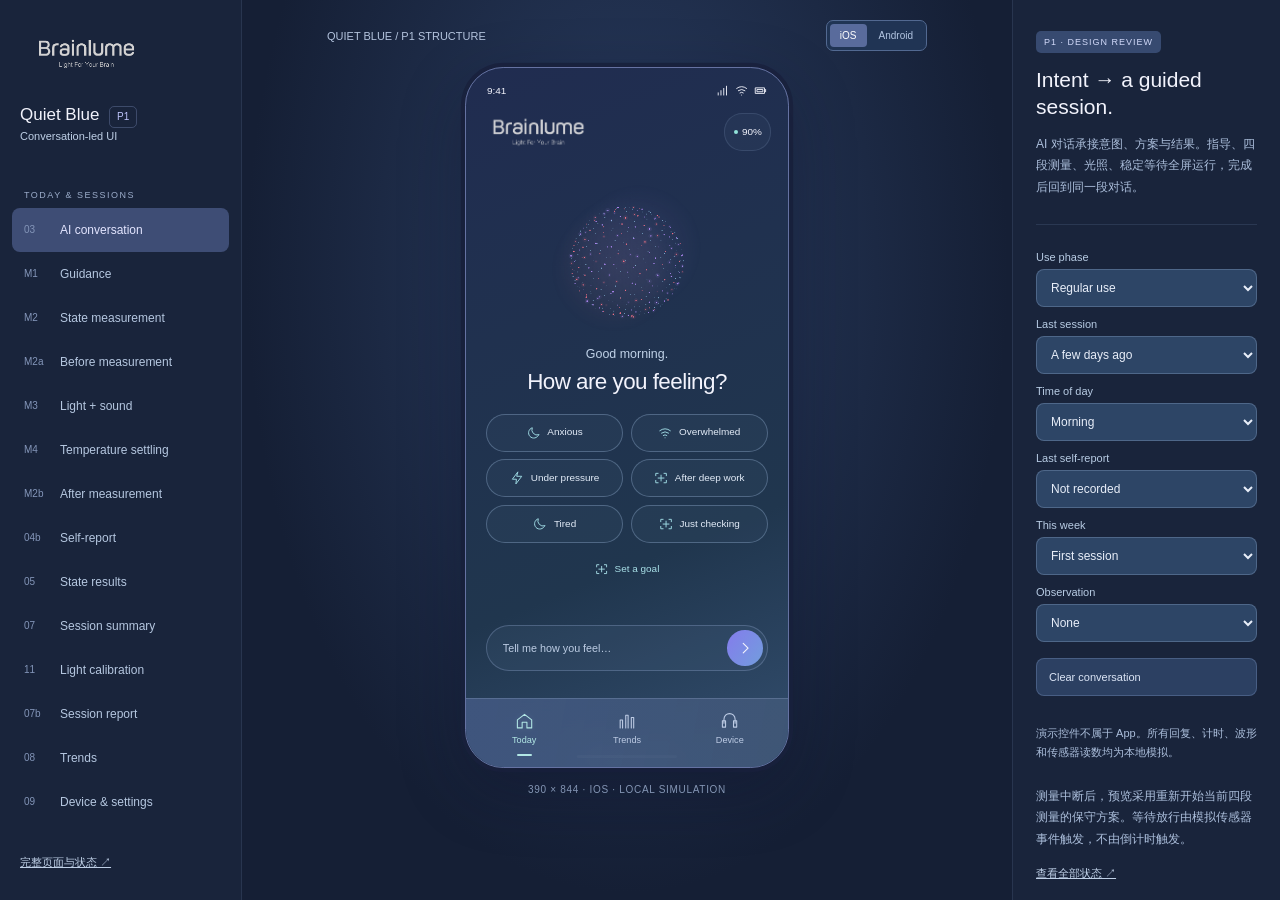
==== commit 00f79897: "Publish conversation UI and near-infrared visual updates" ====
--- a/index.html
+++ b/index.html
@@ -1,2 +1,2 @@
 <!doctype html>
-<html lang="en"><head><meta charset="UTF-8"><meta name="viewport" content="width=device-width,initial-scale=1,viewport-fit=cover"><meta name="theme-color" content="#202c50"><title>Brainlume — UI Design V2 — Quiet Blue</title><link rel="stylesheet" href="style.css"><link rel="icon" href="data:,"><link rel="stylesheet" href="quiet-blue.css"><link rel="stylesheet" href="eeg.css"><link rel="stylesheet" href="extended.css"><link rel="stylesheet" href="ue-sync.css?v=20260918-product"></head><body><div id="app"></div><script src="app.js?v=20260918-product"></script><script src="quiet-blue.js"></script><script src="eeg.js"></script><script src="extended.js?v=20260918-product"></script><script src="ue-sync.js?v=20260918-product"></script></body></html>
+<html lang="en"><head><meta charset="UTF-8"><meta name="viewport" content="width=device-width,initial-scale=1,viewport-fit=cover"><meta name="theme-color" content="#202c50"><title>Brainlume — Quiet Blue — Conversation UI P1</title><link rel="stylesheet" href="style.css"><link rel="icon" href="data:,"><link rel="stylesheet" href="quiet-blue.css"><link rel="stylesheet" href="eeg.css"><link rel="stylesheet" href="extended.css"><link rel="stylesheet" href="ue-sync.css?v=20260918-product"><link rel="stylesheet" href="p1.css?v=20260919-nir2"></head><body><div id="app"></div><script src="app.js?v=20260918-product"></script><script src="quiet-blue.js"></script><script src="eeg.js"></script><script src="extended.js?v=20260918-product"></script><script src="ue-sync.js?v=20260918-product"></script><script src="p1.js?v=20260919-nir2"></script></body></html>
--- a/p1.css
+++ b/p1.css
@@ -0,0 +1,28 @@
+/* Quiet Blue foundations retained; conversation and full-screen module layouts. */
+.sr-only{position:absolute;width:1px;height:1px;overflow:hidden;clip:rect(0,0,0,0);white-space:nowrap}
+.p-active-session{display:flex;justify-content:space-between;align-items:center;font-size:11px;color:#c1d8e9}.p-active-session .text-btn{color:#efd399}.p-composer input:disabled{opacity:.55}
+.p-phone{background:linear-gradient(158deg,#202c50 0%,#20364e 68%,#334e6e 100%)}
+.p-phone h1{font-size:28px;line-height:1.22;letter-spacing:-.65px;font-weight:500}.p-phone h2{font-size:18px;line-height:1.35}.p-phone h3{font-size:15px}.p-phone p{line-height:1.65}.p-phone button{min-height:46px}.p-phone .primary,.p-phone .secondary{min-height:50px;border-radius:25px}.p-phone .primary{background:linear-gradient(105deg,#756de1,#779ae1);border-color:#9aa9ef77}.p-phone .topbar{height:62px;padding:0 20px}.p-phone .topbar .brand{height:58px;width:149px}.p-header-title{font-size:13px;text-align:center;color:#e5edf9}.p-header-spacer{width:44px;flex-shrink:0}.p-phone .safe-bottom{background:transparent}.p-device-pill{display:flex;align-items:center;padding:0 10px;background:#50628222;border:1px solid #8199bd33;border-radius:22px;font-size:12px;white-space:nowrap}.p-phone .main{padding:10px 24px 25px}.p-phone .main.has-nav{padding-bottom:108px}.p-phone .bottom-nav{height:82px;background:linear-gradient(100deg,#435983dc,#405777eb);padding-bottom:20px;border-top:1px solid #7489ad77}.p-phone .bottom-nav button{font-size:11px;text-transform:none;letter-spacing:0;gap:5px}.p-phone .bottom-nav svg{width:23px;height:23px}.p-phone .bottom-nav .active{color:#b2e7e5}.p-phone .bottom-nav .active:after{content:'';height:2px;width:18px;background:#b2e7e5;border-radius:5px;position:absolute;bottom:13px}
+.p-phone.is-home .main{padding:0 24px 90px;display:flex;overflow:hidden}.p-home{display:flex;flex-direction:column;width:100%;min-height:0;flex:1}.p-home-hero{display:flex;flex-direction:column;align-items:center;flex:1;justify-content:center;min-height:0;padding:0 0 8px}.p-home-hero .p-orb{width:195px;height:195px;min-height:135px;flex-shrink:1;margin:-3px auto 2px}.p-greeting{font-size:15px;color:#c1d3e9;margin:0 0 4px}.p-home-hero h1{font-size:27px;letter-spacing:-.65px;text-align:center;margin:0 0 22px}.p-orb{position:relative;width:260px;height:260px;max-width:100%;margin:8px auto;flex-shrink:0}.p-nebula{width:100%;height:100%;display:block}.p-clock{position:absolute;inset:0;display:flex;align-items:center;justify-content:center;flex-direction:column}.p-clock strong{font-size:42px;line-height:1.2;font-weight:400;font-variant-numeric:tabular-nums;letter-spacing:-1px}.p-clock small{color:#c1d3e9;font-size:12px;margin-top:8px}.p-tags{display:grid;grid-template-columns:1fr 1fr;gap:9px;width:100%}.p-tag{background:#506a8b1c;border:1px solid #7f9bbb77;border-radius:23px;padding:9px 11px;display:flex;align-items:center;justify-content:center;gap:8px;font-size:12px;color:#e3ecf8;line-height:1.3;min-width:0}.p-tag svg{width:17px;height:17px;stroke:#9dd8e2}.p-tag:hover{border-color:#a8afea;background:#6c77a72a}.p-home-hero>.text-btn{color:#a8dfe7;font-size:12px;display:flex;align-items:center;gap:8px;margin-top:8px}.p-home-hero>.text-btn svg{width:16px}.p-composer-wrap{flex-shrink:0;padding:6px 0 7px}.p-composer{display:flex;align-items:center;gap:5px;border:1px solid #7f96bc66;background:#56708e27;border-radius:29px;padding:5px 5px 5px 17px}.p-composer input{min-width:0;flex:1;border:0;background:transparent;color:#f2f3fc;outline:none;font-size:13px;height:43px}.p-composer input::placeholder{color:#bdcde4}.p-composer button{border-radius:50%;background:linear-gradient(125deg,#847cec,#729ddd);width:43px;min-height:43px;display:grid;place-items:center;flex-shrink:0}.p-composer button svg{width:20px}.p-composer:focus-within{outline:2px solid #a9d7ed;outline-offset:2px}.p-composer input:focus-visible{outline:0}.p-tags.compact{display:flex;overflow:auto;scrollbar-width:none;gap:6px;padding:0 0 10px}.p-tags.compact .p-tag{white-space:nowrap;flex-shrink:0;min-height:40px;font-size:11px;padding:8px 12px}.p-tags.compact .p-tag svg{display:none}.p-chat{flex:1;min-height:0;overflow-y:auto;overscroll-behavior:contain;scrollbar-width:none;padding:14px 0 20px;display:flex;flex-direction:column;gap:18px}.p-message{font-size:14px;line-height:1.7;max-width:94%;overflow-wrap:anywhere;white-space:pre-wrap}.p-message.user{align-self:flex-end;border-radius:18px 18px 4px 18px;background:#536d9f90;padding:11px 16px}.p-message.assistant{align-self:flex-start;color:#e0e9f8;background:#647c9828;border:1px solid #8fa4c211;border-radius:4px 18px 18px 18px;padding:14px 16px}.p-plan{padding:20px;border:1px solid #8091c166;border-radius:22px;background:linear-gradient(140deg,#566a9440,#52658c22);flex-shrink:0}.p-plan-heading{display:flex;gap:13px;align-items:center;margin-bottom:15px}.p-plan-heading>svg{width:29px;height:29px;color:#98dedc}.p-plan-heading>div{flex:1}.p-plan-heading h2{font-size:19px}.p-plan-heading p{font-size:12px;margin-top:3px;color:#bfcee6}.p-plan>p{font-size:13px;color:#c3d4ea;margin:0 0 16px}.p-plan .primary{margin-top:24px}.p-plan.used{opacity:.65;padding:14px 17px}.p-plan.used .p-plan-heading{margin-bottom:4px}.p-plan.used h2{font-size:15px}.p-plan.used p{font-size:11px;margin-bottom:0}.p-chain{display:flex;justify-content:space-between;position:relative;gap:3px;margin:20px 0 26px;width:100%}.p-chain:before{content:'';height:1px;background:#8c9bb655;position:absolute;top:10px;left:10%;right:10%}.p-chain>span{position:relative;display:flex;flex-direction:column;align-items:center;gap:7px;font-size:10px;line-height:1.3;color:#b8cbe4;flex:1;text-align:center}.p-chain i{font-style:normal;width:21px;height:21px;border-radius:50%;border:1px solid #97accb;background:#283e5c;display:grid;place-items:center;font-size:9px}.p-chain .current{color:#b3e6e8}.p-chain .current i{background:#a5dedb;color:#213b50;border-color:#a5dedb;box-shadow:0 0 0 4px #a5dedb0c}.p-chain .done i{background:#467180;color:#cdf2ec}.p-cal-foot{border-top:1px solid #879db53b;padding-top:13px;font-size:11px!important}.p-cal-foot .text-btn{min-height:32px;display:block;color:#a8ddd8}.p-event{display:flex;align-items:center;justify-content:center;gap:8px;font-size:11px;color:#bdd2e7;min-height:30px}.p-event svg{width:15px;color:#a1dcd6}.p-next p{font-size:11px;color:#c1d3e9}.p-next p svg{width:14px;vertical-align:middle}.p-next .primary{font-size:12px;padding:12px 10px}.p-thinking{font-size:12px;color:#acc9e6}.p-thinking span{letter-spacing:4px}.p-goals{display:grid;gap:10px}.p-self-card{border-top:1px solid #7c95b777;padding-top:20px}.p-self-card>p{font-size:13px;color:#bfcee4;margin-top:6px}.p-feelings{display:grid;grid-template-columns:1fr 1fr 1fr;gap:8px;margin-top:18px}.p-feeling{background:#526c9133;border:1px solid #809ac066;border-radius:15px;display:flex;flex-direction:column;align-items:center;gap:9px;padding:15px 5px;font-size:12px}.p-feeling svg{width:26px;height:26px;color:#aadbdc}
+.p-module{display:flex;flex-direction:column;min-height:100%;text-align:center}.p-module>.p-chain{margin:12px 0 30px}.p-subtitle{font-size:13px;color:#c2d2e7;margin-top:10px;line-height:1.65}.p-module h1{margin-top:2px}.p-module-actions{margin-top:auto;padding-top:24px;display:grid;gap:12px}.p-module-actions.two{grid-template-columns:1fr 1fr}.p-module-actions .secondary{font-size:13px;min-height:50px}.p-module .hardware-hero{margin:24px 0 12px;border-radius:18px;overflow:hidden}.p-module .hardware-hero img{aspect-ratio:1.8;object-fit:contain;width:100%;display:block}.p-fit-caption{font-size:12px;color:#ccdaeb}.p-voice-row{display:flex;align-items:center;gap:8px;margin:13px 0 0;color:#c6d7ea;font-size:12px;border-bottom:1px solid #7c90b144}.p-voice-row svg{width:17px}.p-voice-row .text-btn{margin-left:auto;color:#aee1e6}.p-transcript{text-align:left;font-size:12px;color:#c0d3e9}.p-transcript summary{min-height:44px;display:flex;align-items:center;cursor:pointer}.p-transcript p{padding-bottom:10px;line-height:1.7}.p-segments{display:flex;gap:8px;margin:0 0 24px}.p-segments>div{flex:1;color:#a9bfd8;font-size:10px;display:flex;flex-direction:column;gap:6px;align-items:center}.p-segments i{height:3px;width:100%;border-radius:4px;background:#8599b744}.p-segments small{display:none}.p-segments .current{color:#c9f1ed}.p-segments .current i{background:#a1dedb}.p-segments .done i{background:#8098c5}.p-measure .p-orb{margin:0 auto;width:244px;height:244px}.p-measure>.p-chain{margin-bottom:23px}.p-signal-status{display:flex;justify-content:space-between;gap:7px}.p-signal-status>span{display:flex;align-items:center;justify-content:center;gap:7px;padding:10px 9px;border:1px solid #7998b44b;border-radius:12px;background:#6480a321;font-size:11px;flex:1;white-space:nowrap}.p-signal-status svg{width:16px;height:16px;color:#a0dcd7}.p-valid{font-size:10px;color:#b8cde4;margin:13px 0}.p-eeg{text-align:left;border-top:1px solid #7893b74f;border-bottom:1px solid #7893b74f}.p-eeg summary{min-height:48px;display:flex;align-items:center;justify-content:space-between;font-size:12px;cursor:pointer;color:#cfe0f2;list-style:none}.p-eeg summary svg{width:15px;transition:transform .2s}.p-eeg[open] summary svg{transform:rotate(90deg)}.p-eeg .eeg-panel{margin:0;padding:10px;border-radius:12px}.p-eeg .eeg-channel-head span{font-size:9px}.p-eeg .footnote{padding:9px 0}.p-light h1{margin-top:22px}.p-light .p-orb{width:285px;height:285px}.p-light .p-light-caption{color:#eed29d;font-size:13px;margin-bottom:20px}.p-telemetry{text-align:left;border-top:1px solid #7993b555;border-bottom:1px solid #7993b555;margin:16px 0 12px}.p-data-row{display:flex;justify-content:space-between;align-items:baseline;gap:16px;font-size:12px;padding:15px 0;border-bottom:1px solid #7894b532}.p-data-row:last-child{border-bottom:0}.p-data-row>span{color:#bbcee5;flex:1}.p-data-row>strong{font-weight:500;text-align:right;max-width:58%;line-height:1.5;color:#e0edf8}.p-temperature-orbit{width:218px;height:218px;flex-shrink:0;border:3px solid #94d9d566;border-top-color:#b0e7e4;border-right-color:#99dada;border-radius:50%;margin:30px auto 17px;display:flex;align-items:center;justify-content:center;flex-direction:column;box-shadow:0 0 30px #95ddd510,inset 0 0 30px #95ddd505}.p-temperature-orbit strong{font-size:40px;font-weight:400;letter-spacing:-1px}.p-temperature-orbit span{font-size:12px;width:140px;color:#c0d6e6;margin-top:9px}.p-temperature-orbit.fault{border-color:#efce8b66}.p-wait-clock{display:flex;flex-direction:column;gap:3px}.p-wait-clock strong{font-size:28px;font-weight:400;font-variant-numeric:tabular-nums}.p-wait-clock span{font-size:11px;color:#b8cde3}.p-settle>.p-data-row{margin-top:15px;background:#56718e28;padding:13px 15px;border:1px solid #8299b64f;border-radius:13px;text-align:left}.p-settle>.p-chain{margin-bottom:22px}.p-settle .p-subtitle{font-size:12px}.p-settle .p-telemetry{margin-top:15px}.p-settle .footnote{text-align:left;font-size:10px}.p-notice{display:flex;gap:10px;align-items:flex-start;text-align:left;border:1px solid #789bb866;background:#5b799f20;padding:13px;border-radius:13px;margin:17px 0;color:#d1e2f1}.p-notice svg{width:18px;height:18px;margin-top:2px;flex-shrink:0}.p-notice p{font-size:12px;line-height:1.6}.p-notice.warning{border-color:#d8b77577;background:#aa855915;color:#f1dba9}.p-measure .p-notice{margin:13px 0}.p-calibration h1{margin-top:16px}.p-cal-value{padding:30px 0;text-align:center}.p-cal-value>span{font-size:12px;color:#b9cfe4;display:block}.p-cal-value strong{font-weight:400;font-size:58px;color:#b6b4f4;display:block;line-height:1.2;margin:15px 0}.p-cal-value strong small{font-size:16px;color:#c1d3e8;letter-spacing:0}.p-cal-value p{font-size:12px;color:#c0d3e8}.p-cal-dots{display:flex;gap:12px;justify-content:space-between;margin:0 0 28px}.p-cal-dots i{width:40px;height:40px;font-style:normal;border-radius:50%;border:1px solid #829ab377;display:grid;place-items:center;color:#b6cae3;font-size:13px}.p-cal-dots i.done{background:#78afa92a;border-color:#92d6d388;color:#a8e7df}.p-cal-dots svg{width:18px}.p-dose-chart{width:100%;height:auto;stroke-width:1}.p-dose-chart .grid{stroke:#8197b14f}.p-dose-chart .curve{stroke:#b4aff1;stroke-width:2}.p-dose-chart circle{fill:#a5dfd9;stroke:#223958;stroke-width:2}.p-dose-chart circle.control{fill:#253b54;stroke:#bed7e4}.p-dose-chart text{stroke:none;fill:#c0d2e7;font-size:11px}.p-setting-link{width:100%;display:flex;align-items:center;text-align:left;background:#7185b323;border:1px solid #8398c05c;border-radius:16px;padding:16px;gap:12px;margin:9px 0 18px}.p-setting-link>span{flex:1}.p-setting-link strong{font-size:15px;font-weight:500;display:block}.p-setting-link small{font-size:11px;color:#c0d2e8;display:block;margin-top:5px}.p-setting-link svg{width:17px;color:#a7dada}.p-recorded{text-align:center;padding:38px 3px 25px}.p-recorded>svg{width:64px;height:64px;color:#a2dcd5;margin-bottom:25px;stroke-width:1}.p-recorded.attention>svg{color:#efcf8d}.p-account-avatar{width:85px;height:85px;border-radius:50%;border:1px solid #a9b4dc55;background:#8a95cc22;display:grid;place-items:center;font-size:35px;color:#c2c0f5;margin:35px auto}.p-ai-float{position:absolute;right:20px;bottom:96px;border:1px solid #a6b5e599;border-radius:50%;width:48px;min-height:48px;background:#364e72;display:grid;place-items:center;box-shadow:0 5px 20px #15274066}.p-ai-float svg{width:22px;color:#bae3e6}.p-phone[data-p1-screen=trends] .main,.p-phone[data-p1-screen=device] .main{padding-bottom:158px}.p-review{display:flex;flex-direction:column;gap:11px}.p-review label{font-size:11px;color:#b8cce4;display:flex;flex-direction:column;gap:6px}.p-review select{font-family:inherit;background:#2d4566;border:1px solid #8098bd66;color:#e8eef9;border-radius:8px;min-height:38px;padding:6px 10px;font-size:12px}.p-review .tiny-btn{min-height:38px;border-radius:8px;padding:9px 12px;text-align:left;font-size:11px}.p-review p{font-size:11px;line-height:1.7}.inspector h2{font-size:21px;line-height:1.3}.p-phone .sheet{display:flex;flex-direction:column;gap:13px}.p-phone .sheet .lead{margin-bottom:12px}.p-phone .report-label{margin-top:24px}.p-phone .settings-row{background:transparent;display:flex;gap:12px;width:100%;text-align:left}.p-phone .settings-row>span{flex:1}.p-phone .settings-row>svg:last-child{margin-left:auto;width:16px}.p-phone button:disabled{opacity:.45;cursor:default}
+@media(max-width:700px){.p-phone{width:100%;height:100dvh!important;border:0;border-radius:0;box-shadow:none}.p-phone .status{height:calc(42px + env(safe-area-inset-top))}.p-phone .topbar{height:58px}.p-phone .bottom-nav{height:calc(64px + max(18px,env(safe-area-inset-bottom)));padding-bottom:max(18px,env(safe-area-inset-bottom))}.p-phone.is-home .main{padding-bottom:calc(74px + max(18px,env(safe-area-inset-bottom)))}.p-home-hero .p-orb{width:190px;height:190px}.p-phone .main{padding-top:8px}.p-phone .main.has-nav{padding-bottom:calc(100px + env(safe-area-inset-bottom))}.p-phone.is-home .main{padding-top:0}.p-ai-float{bottom:calc(83px + max(18px,env(safe-area-inset-bottom)))}.p-phone[data-p1-screen=trends] .main,.p-phone[data-p1-screen=device] .main{padding-bottom:160px}}
+@media(max-width:700px) and (max-height:740px){.p-home-hero .p-orb{width:120px;height:120px;min-height:55px}.p-home-hero h1{font-size:25px;margin-bottom:14px}.p-home-hero .p-greeting{font-size:13px}.p-tags{gap:7px}.p-tag{font-size:11px;padding:8px}.p-phone .p-tag{min-height:44px}.p-home-hero>.text-btn{margin-top:2px;min-height:38px}.p-measure .p-orb{width:190px;height:190px}.p-module>.p-chain{margin-bottom:18px}.p-module-actions{padding-top:20px}.p-temperature-orbit{width:180px;height:180px;margin-top:22px}.p-phone.is-home .main{padding-bottom:83px}.p-composer-wrap{padding-bottom:2px}}
+@media(max-width:360px){.p-phone .main{padding-left:19px;padding-right:19px}.p-phone.is-home .main{padding-left:19px;padding-right:19px}.p-phone h1{font-size:25px}.p-tag{font-size:11px;gap:5px}.p-plan{padding:17px}.p-signal-status>span{font-size:10px;padding:10px 6px}.p-chain>span{font-size:9px}.p-cal-dots{gap:7px}.p-cal-dots i{width:35px;height:35px}}
+@media(prefers-reduced-motion:reduce){.p-phone *{scroll-behavior:auto!important;transition:none!important;animation:none!important}}
+@media(max-width:700px) and (max-height:540px){.p-home-hero{overflow-y:auto;justify-content:flex-start;scrollbar-width:none}.p-home-hero .p-orb{display:none}.p-home-hero .p-greeting{margin-top:10px}.p-home-hero h1{font-size:23px;margin-bottom:12px}.p-composer-wrap{padding-top:10px}}
+
+/* Near-infrared brand accents. Semantic warnings retain their existing styling. */
+.p-phone{--nir-rose:#f49aac;--nir-violet:#bea2f4}
+.p-nir-label{display:inline-flex;align-items:center;justify-content:center;gap:8px;align-self:center;max-width:100%;font-size:11px;line-height:1.5;color:#e8c7eb;letter-spacing:.1px;margin:7px 0 10px;padding:6px 10px;border-radius:20px;border:1px solid #ba97d236;background:linear-gradient(105deg,#e17d9910,#a08bde16)}
+.p-nir-label>i{width:7px;height:7px;flex-shrink:0;border-radius:50%;background:var(--nir-rose);box-shadow:5px 0 8px #bd8fed66,0 0 7px #ee829c55}
+.p-nir-label.is-active>i{animation:p-nir-breathe 4s ease-in-out infinite}
+.p-nir-label.is-idle{color:#bdcce0;border-color:#9aabc433;background:#8da2bf0b}.p-nir-label.is-idle>i{background:#9aabc4;box-shadow:none}
+.p-plan .p-nir-label{margin:0 0 3px}.p-chain .p-light-step i{border-color:#c797c1;color:#edd0e7}.p-chain .p-light-step.current{color:#f0c8df}.p-chain .p-light-step.current i{background:linear-gradient(140deg,#f2afbd,#b3a1e9);color:#302647;box-shadow:0 0 0 4px #c697d017}
+.p-light .p-light-caption{color:#edd2e7;font-size:12px;margin-top:-6px;margin-bottom:6px}.p-light .p-light-caption .p-nir-label{margin:0 0 8px}
+.p-guide .p-fit-caption{margin-top:4px}.p-calibration>.p-nir-label{margin:0 0 15px}.p-calibration .p-cal-dots .done{border-color:#ba9bc266;background:linear-gradient(135deg,#aa668b2b,#8e7bc333)}
+.p-calibration .p-dose-chart .curve{stroke:#c7a5ed}.p-calibration .p-dose-chart circle:not(.control){fill:#eea8bc}
+.p-setting-link{border-color:#b394d14d;background:linear-gradient(115deg,#bb789719,#8292bc1c)}.p-setting-link>svg{color:#c4a6ef}
+.p-phone [data-screen="device"]>.p-nir-label{display:flex;width:max-content;margin:-6px auto 18px}
+.p-ai-float{background:linear-gradient(130deg,#81648b,#777bb5);border-color:#c8a2cf77}
+@keyframes p-nir-breathe{0%,100%{opacity:.65;box-shadow:5px 0 8px #bd8fed33,0 0 7px #ee829c33}50%{opacity:1;box-shadow:5px 0 9px #bd8fed88,0 0 9px #ee829c77}}
+@media(prefers-reduced-motion:reduce){.p-nir-label.is-active>i{animation:none}}
